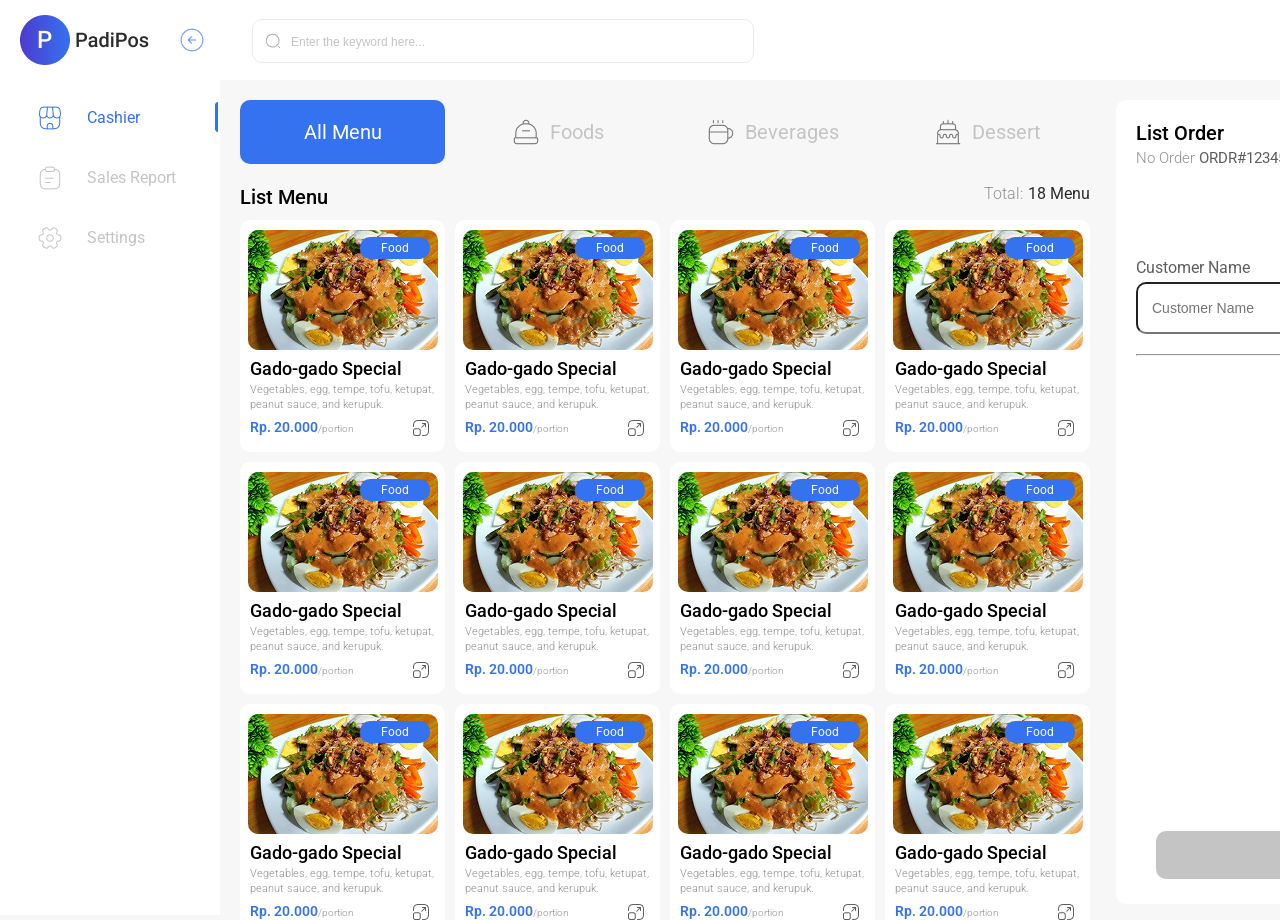
==== cashier.html @ 577c73e6 "Add List Order Section at Cashier Page" ====
<!doctype html>
<html lang="en">
  <head>
    <meta charset="UTF-8" />
    <meta name="viewport" content="width=device-width, initial-scale=1.0" />
    <title>POS Cashier</title>
    <link rel="stylesheet" href="cashier.css" />

    <!-- Google Font -->
    <style>
      @import url("https://fonts.googleapis.com/css2?family=Roboto:ital,wght@0,100..900;1,100..900&display=swap");
    </style>
  </head>
  <body>
    <header>
      <div class="header-container">
        <nav>
          <!-- Search Bar -->
          <div class="search-bar">
            <div class="search-bar-box">
              <input
                type="text"
                name="search"
                id="search"
                placeholder="Enter the keyword here..."
              />
            </div>
          </div>
          <div class="archive-and-account-container">
            <!-- Order Archive -->
            <div class="order-archive">
              <div class="order-archive-logo">
                <img src="assets/archive-add.png" alt="Order Archive Logo" />
              </div>
              <div class="order-archive-text">
                <p>Order Archive</p>
              </div>
            </div>
            <!-- Navbar Account -->
            <div class="navbar-account">
              <a href="#">
                <div class="account-image">
                  <img src="assets/account-image.png" alt="Account Image" />
                </div>
              </a>
              <a href="#">
                <div class="account-name-title">
                  <div class="account-name">
                    <p>John Doe</p>
                  </div>
                  <div class="account-title">
                    <p>Cashier</p>
                  </div>
                </div>
              </a>
              <div class="logout-icon">
                <a href="#">
                  <img src="assets/logout-cashier.png" alt="Logout Icon" />
                </a>
              </div>
            </div>
          </div>
        </nav>
      </div>
    </header>

    <main>
        <aside class="sidebar" id="sidebar">
          <!-- Logo Section -->
          <section class="logo-section">
            <div class="logo-and-minimize">
              <!-- Logo -->
              <div class="logo">
                <a href="cashier.html">
                  <img src="assets/padipos-logo.png" alt="Cashier Logo" />
                </a>
              </div>
              <!-- Minimize Sidebar -->
              <div class="minimize-sidebar">
                <img src="assets/arrow-left.png" alt="Minimize Sidebar Icon" />
              </div>
            </div>
          </section>

          <!-- Cashier Section -->
          <section class="cashier-section">
            <div class="cashier-icon">
              <a href="cashier.html">
                <img
                  src="assets/shop-icon-selected.png"
                  alt="Cashier Section Icon"
                />
              </a>
            </div>
            <div class="cashier-text">
              <a href="cashier.html">
                <p>Cashier</p>
              </a>
            </div>
            <div class="side-bar-selected">
              <img
                src="assets/side-bar-selected.png"
                alt="Side Bar Selected Icon"
              />
            </div>
          </section>

          <!-- Sales Report Section -->
          <section class="sales-report-section" id="sales-report-section">
            <div class="sales-report-icon">
              <a href="#">
                <img src="assets/report-icon.png" alt="Cashier Section Icon" />
              </a>
            </div>
            <div class="sales-report-text">
              <a href="#">
                <p>Sales Report</p>
              </a>
            </div>
          </section>

          <!-- Settings Section -->
          <section class="settings-section">
            <div class="settings-icon">
              <a href="#">
                <img
                  src="assets/settings-icon.png"
                  alt="Cashier Section Icon"
                />
              </a>
            </div>
            <div class="settings-text">
              <a href="#">
                <p>Settings</p>
              </a>
            </div>
          </section>
        </aside>
        <section class="main-content">
          <div class="container">
            <!-- Menu Section -->
            <section class="menu-section">
              <!-- Category Menu Section -->
              <section class="category-menu-section" id="category-menu-section">
                <div class="category-menu">
                  <div class="all-menu-card active" data-filter="all">
                    <p>All Menu</p>
                  </div>
                  <div class="foods-card" data-filter="food">
                    <img src="assets/foods-icon.png" alt="Foods Category Icon" class="category-icon">
                    <p>Foods</p>
                  </div>
                  <div class="beverages-card" data-filter="beverages">
                    <img src="assets/beverages-icon.png" alt="Beverages Category Icon" class="category-icon">
                    <p>Beverages</p>
                  </div>
                  <div class="dessert-card" data-filter="dessert">
                    <img src="assets/dessert-icon.png" alt="Dessert Category Icon" class="category-icon">
                    <p>Dessert</p>
                  </div>
                </div>
              </section>
  
              <!-- List Menu Section -->
              <section class="list-menu-section">
                <div class="list-menu-title">
                  <h1>List Menu</h1>
                  <div class="total-list-menu">
                    <p class="text-total">Total: </p>
                    <p id="totalMenuCount">30 Menu</p>
                  </div>
                </div>
                <div class="menu-list">
                  <!-- Food Category -->
                  <div class="menu-list-card" data-category="food">
                      <div class="menu-content">
                        <div class="menu-image">
                          <img src="assets/gado-gado.png" alt="Gado Gado Special Image">
                          <div class="category-badge">
                            <p>Food</p>
                          </div>
                        </div>
                        <div class="menu-name">
                          <h1>Gado-gado Special</h1>
                        </div>
                        <div class="menu-description">
                          <p>Vegetables, egg, tempe, tofu, ketupat, peanut sauce, and kerupuk.</p>
                        </div>
                        <div class="menu-price">
                          <p><span>Rp. 20.000</span>/portion</p>
                        </div>
                        <div class="detail-menu-icon">
                          <a href="#">
                            <img src="assets/order-menu-icon.png" alt="Order Menu Icon">
                          </a>
                        </div>
                    </div>
                  </div>
                  <div class="menu-list-card" data-category="food">
                    <div class="menu-content">
                        <div class="menu-image">
                          <img src="assets/gado-gado.png" alt="Gado Gado Special Image">
                          <div class="category-badge">
                            <p>Food</p>
                          </div>
                        </div>
                        <div class="menu-name">
                          <h1>Gado-gado Special</h1>
                        </div>
                        <div class="menu-description">
                          <p>Vegetables, egg, tempe, tofu, ketupat, peanut sauce, and kerupuk.</p>
                        </div>
                        <div class="menu-price">
                          <p><span>Rp. 20.000</span>/portion</p>
                        </div>
                        <div class="detail-menu-icon">
                          <a href="#">
                            <img src="assets/order-menu-icon.png" alt="Order Menu Icon">
                          </a>
                        </div>
                    </div>
                  </div>
                  <div class="menu-list-card" data-category="food">
                    <div class="menu-content">
                        <div class="menu-image">
                          <img src="assets/gado-gado.png" alt="Gado Gado Special Image">
                          <div class="category-badge">
                            <p>Food</p>
                          </div>
                        </div>
                        <div class="menu-name">
                          <h1>Gado-gado Special</h1>
                        </div>
                        <div class="menu-description">
                          <p>Vegetables, egg, tempe, tofu, ketupat, peanut sauce, and kerupuk.</p>
                        </div>
                        <div class="menu-price">
                          <p><span>Rp. 20.000</span>/portion</p>
                        </div>
                        <div class="detail-menu-icon">
                          <a href="#">
                            <img src="assets/order-menu-icon.png" alt="Order Menu Icon">
                          </a>
                        </div>
                    </div>
                  </div>
                  <div class="menu-list-card" data-category="food">
                      <div class="menu-content">
                        <div class="menu-image">
                          <img src="assets/gado-gado.png" alt="Gado Gado Special Image">
                          <div class="category-badge">
                            <p>Food</p>
                          </div>
                        </div>
                        <div class="menu-name">
                          <h1>Gado-gado Special</h1>
                        </div>
                        <div class="menu-description">
                          <p>Vegetables, egg, tempe, tofu, ketupat, peanut sauce, and kerupuk.</p>
                        </div>
                        <div class="menu-price">
                          <p><span>Rp. 20.000</span>/portion</p>
                        </div>
                        <div class="detail-menu-icon">
                          <a href="#">
                            <img src="assets/order-menu-icon.png" alt="Order Menu Icon">
                          </a>
                        </div>
                    </div>
                  </div>
                  <div class="menu-list-card" data-category="food">
                    <div class="menu-content">
                        <div class="menu-image">
                          <img src="assets/gado-gado.png" alt="Gado Gado Special Image">
                          <div class="category-badge">
                            <p>Food</p>
                          </div>
                        </div>
                        <div class="menu-name">
                          <h1>Gado-gado Special</h1>
                        </div>
                        <div class="menu-description">
                          <p>Vegetables, egg, tempe, tofu, ketupat, peanut sauce, and kerupuk.</p>
                        </div>
                        <div class="menu-price">
                          <p><span>Rp. 20.000</span>/portion</p>
                        </div>
                        <div class="detail-menu-icon">
                          <a href="#">
                            <img src="assets/order-menu-icon.png" alt="Order Menu Icon">
                          </a>
                        </div>
                    </div>
                  </div>
                  <div class="menu-list-card" data-category="food">
                    <div class="menu-content">
                        <div class="menu-image">
                          <img src="assets/gado-gado.png" alt="Gado Gado Special Image">
                          <div class="category-badge">
                            <p>Food</p>
                          </div>
                        </div>
                        <div class="menu-name">
                          <h1>Gado-gado Special</h1>
                        </div>
                        <div class="menu-description">
                          <p>Vegetables, egg, tempe, tofu, ketupat, peanut sauce, and kerupuk.</p>
                        </div>
                        <div class="menu-price">
                          <p><span>Rp. 20.000</span>/portion</p>
                        </div>
                        <div class="detail-menu-icon">
                          <a href="#">
                            <img src="assets/order-menu-icon.png" alt="Order Menu Icon">
                          </a>
                        </div>
                    </div>
                  </div>
                  <div class="menu-list-card" data-category="food">
                    <div class="menu-content">
                        <div class="menu-image">
                          <img src="assets/gado-gado.png" alt="Gado Gado Special Image">
                          <div class="category-badge">
                            <p>Food</p>
                          </div>
                        </div>
                        <div class="menu-name">
                          <h1>Gado-gado Special</h1>
                        </div>
                        <div class="menu-description">
                          <p>Vegetables, egg, tempe, tofu, ketupat, peanut sauce, and kerupuk.</p>
                        </div>
                        <div class="menu-price">
                          <p><span>Rp. 20.000</span>/portion</p>
                        </div>
                        <div class="detail-menu-icon">
                          <a href="#">
                            <img src="assets/order-menu-icon.png" alt="Order Menu Icon">
                          </a>
                        </div>
                    </div>
                  </div>
                  <div class="menu-list-card" data-category="food">
                    <div class="menu-content">
                        <div class="menu-image">
                          <img src="assets/gado-gado.png" alt="Gado Gado Special Image">
                          <div class="category-badge">
                            <p>Food</p>
                          </div>
                        </div>
                        <div class="menu-name">
                          <h1>Gado-gado Special</h1>
                        </div>
                        <div class="menu-description">
                          <p>Vegetables, egg, tempe, tofu, ketupat, peanut sauce, and kerupuk.</p>
                        </div>
                        <div class="menu-price">
                          <p><span>Rp. 20.000</span>/portion</p>
                        </div>
                        <div class="detail-menu-icon">
                          <a href="#">
                            <img src="assets/order-menu-icon.png" alt="Order Menu Icon">
                          </a>
                        </div>
                    </div>
                  </div>
                  <div class="menu-list-card" data-category="food">
                    <div class="menu-content">
                        <div class="menu-image">
                          <img src="assets/gado-gado.png" alt="Gado Gado Special Image">
                          <div class="category-badge">
                            <p>Food</p>
                          </div>
                        </div>
                        <div class="menu-name">
                          <h1>Gado-gado Special</h1>
                        </div>
                        <div class="menu-description">
                          <p>Vegetables, egg, tempe, tofu, ketupat, peanut sauce, and kerupuk.</p>
                        </div>
                        <div class="menu-price">
                          <p><span>Rp. 20.000</span>/portion</p>
                        </div>
                        <div class="detail-menu-icon">
                          <a href="#">
                            <img src="assets/order-menu-icon.png" alt="Order Menu Icon">
                          </a>
                        </div>
                    </div>
                  </div>
                  <div class="menu-list-card" data-category="food">
                    <div class="menu-content">
                        <div class="menu-image">
                          <img src="assets/gado-gado.png" alt="Gado Gado Special Image">
                          <div class="category-badge">
                            <p>Food</p>
                          </div>
                        </div>
                        <div class="menu-name">
                          <h1>Gado-gado Special</h1>
                        </div>
                        <div class="menu-description">
                          <p>Vegetables, egg, tempe, tofu, ketupat, peanut sauce, and kerupuk.</p>
                        </div>
                        <div class="menu-price">
                          <p><span>Rp. 20.000</span>/portion</p>
                        </div>
                        <div class="detail-menu-icon">
                          <a href="#">
                            <img src="assets/order-menu-icon.png" alt="Order Menu Icon">
                          </a>
                        </div>
                    </div>
                  </div>
                  <div class="menu-list-card" data-category="food">
                    <div class="menu-content">
                        <div class="menu-image">
                          <img src="assets/gado-gado.png" alt="Gado Gado Special Image">
                          <div class="category-badge">
                            <p>Food</p>
                          </div>
                        </div>
                        <div class="menu-name">
                          <h1>Gado-gado Special</h1>
                        </div>
                        <div class="menu-description">
                          <p>Vegetables, egg, tempe, tofu, ketupat, peanut sauce, and kerupuk.</p>
                        </div>
                        <div class="menu-price">
                          <p><span>Rp. 20.000</span>/portion</p>
                        </div>
                        <div class="detail-menu-icon">
                          <a href="#">
                            <img src="assets/order-menu-icon.png" alt="Order Menu Icon">
                          </a>
                        </div>
                    </div>
                  </div>
                  <div class="menu-list-card" data-category="food">
                    <div class="menu-content">
                        <div class="menu-image">
                          <img src="assets/gado-gado.png" alt="Gado Gado Special Image">
                          <div class="category-badge">
                            <p>Food</p>
                          </div>
                        </div>
                        <div class="menu-name">
                          <h1>Gado-gado Special</h1>
                        </div>
                        <div class="menu-description">
                          <p>Vegetables, egg, tempe, tofu, ketupat, peanut sauce, and kerupuk.</p>
                        </div>
                        <div class="menu-price">
                          <p><span>Rp. 20.000</span>/portion</p>
                        </div>
                        <div class="detail-menu-icon">
                          <a href="#">
                            <img src="assets/order-menu-icon.png" alt="Order Menu Icon">
                          </a>
                        </div>
                    </div>
                  </div>
                  <div class="menu-list-card" data-category="food">
                    <div class="menu-content">
                        <div class="menu-image">
                          <img src="assets/gado-gado.png" alt="Gado Gado Special Image">
                          <div class="category-badge">
                            <p>Food</p>
                          </div>
                        </div>
                        <div class="menu-name">
                          <h1>Gado-gado Special</h1>
                        </div>
                        <div class="menu-description">
                          <p>Vegetables, egg, tempe, tofu, ketupat, peanut sauce, and kerupuk.</p>
                        </div>
                        <div class="menu-price">
                          <p><span>Rp. 20.000</span>/portion</p>
                        </div>
                        <div class="detail-menu-icon">
                          <a href="#">
                            <img src="assets/order-menu-icon.png" alt="Order Menu Icon">
                          </a>
                        </div>
                    </div>
                  </div>
                  <div class="menu-list-card" data-category="food">
                    <div class="menu-content">
                        <div class="menu-image">
                          <img src="assets/gado-gado.png" alt="Gado Gado Special Image">
                          <div class="category-badge">
                            <p>Food</p>
                          </div>
                        </div>
                        <div class="menu-name">
                          <h1>Gado-gado Special</h1>
                        </div>
                        <div class="menu-description">
                          <p>Vegetables, egg, tempe, tofu, ketupat, peanut sauce, and kerupuk.</p>
                        </div>
                        <div class="menu-price">
                          <p><span>Rp. 20.000</span>/portion</p>
                        </div>
                        <div class="detail-menu-icon">
                          <a href="#">
                            <img src="assets/order-menu-icon.png" alt="Order Menu Icon">
                          </a>
                        </div>
                    </div>
                  </div>
                  <div class="menu-list-card" data-category="food">
                    <div class="menu-content">
                        <div class="menu-image">
                          <img src="assets/gado-gado.png" alt="Gado Gado Special Image">
                          <div class="category-badge">
                            <p>Food</p>
                          </div>
                        </div>
                        <div class="menu-name">
                          <h1>Gado-gado Special</h1>
                        </div>
                        <div class="menu-description">
                          <p>Vegetables, egg, tempe, tofu, ketupat, peanut sauce, and kerupuk.</p>
                        </div>
                        <div class="menu-price">
                          <p><span>Rp. 20.000</span>/portion</p>
                        </div>
                        <div class="detail-menu-icon">
                          <a href="#">
                            <img src="assets/order-menu-icon.png" alt="Order Menu Icon">
                          </a>
                        </div>
                    </div>
                  </div>
                  <div class="menu-list-card" data-category="food">
                    <div class="menu-content">
                        <div class="menu-image">
                          <img src="assets/gado-gado.png" alt="Gado Gado Special Image">
                          <div class="category-badge">
                            <p>Food</p>
                          </div>
                        </div>
                        <div class="menu-name">
                          <h1>Gado-gado Special</h1>
                        </div>
                        <div class="menu-description">
                          <p>Vegetables, egg, tempe, tofu, ketupat, peanut sauce, and kerupuk.</p>
                        </div>
                        <div class="menu-price">
                          <p><span>Rp. 20.000</span>/portion</p>
                        </div>
                        <div class="detail-menu-icon">
                          <a href="#">
                            <img src="assets/order-menu-icon.png" alt="Order Menu Icon">
                          </a>
                        </div>
                    </div>
                  </div>
                  <!-- Beverages Category Menu-->
                  <div class="menu-list-card" data-category="beverages">
                    <div class="menu-content">
                        <div class="menu-image">
                          <img src="assets/gado-gado.png" alt="Gado Gado Special Image">
                          <div class="category-badge">
                            <p>Beverages</p>
                          </div>
                        </div>
                        <div class="menu-name">
                          <h1>Gado-gado Special</h1>
                        </div>
                        <div class="menu-description">
                          <p>Vegetables, egg, tempe, tofu, ketupat, peanut sauce, and kerupuk.</p>
                        </div>
                        <div class="menu-price">
                          <p><span>Rp. 20.000</span>/portion</p>
                        </div>
                        <div class="detail-menu-icon">
                          <a href="#">
                            <img src="assets/order-menu-icon.png" alt="Order Menu Icon">
                          </a>
                        </div>
                    </div>
                  </div>
                  <!-- Dessert Category Menu -->
                  <div class="menu-list-card" data-category="dessert">
                    <div class="menu-content">
                        <div class="menu-image">
                          <img src="assets/gado-gado.png" alt="Gado Gado Special Image">
                          <div class="category-badge">
                            <p>Dessert</p>
                          </div>
                        </div>
                        <div class="menu-name">
                          <h1>Gado-gado Special</h1>
                        </div>
                        <div class="menu-description">
                          <p>Vegetables, egg, tempe, tofu, ketupat, peanut sauce, and kerupuk.</p>
                        </div>
                        <div class="menu-price">
                          <p><span>Rp. 20.000</span>/portion</p>
                        </div>
                        <div class="detail-menu-icon">
                          <a href="#">
                            <img src="assets/order-menu-icon.png" alt="Order Menu Icon">
                          </a>
                        </div>
                    </div>
                  </div>
                </div>
              </section>
  
            </section>
            <!-- List Order Section -->
            <section class="list-order-section" id="list-order-section">
              <div class="list-order">
                <div class="list-order-header">
                  <div class="order-title-and-archive">
                    <div class="list-order-title">
                      <h1>List Order</h1>
                      <h2>No Order <span>ORDR#1234567890</span></h2>
                    </div>
                    <div class="list-order-archive">
                      <a href="#">
                        <div class="order-archive-icon">
                          <img src="assets/order-archive-icon.png" alt="Order Archive Icon">
                        </div>
                      </a>
                    </div>
                  </div>
                  <div class="list-order-category">
                    <div class="order-dine-in active">
                      <p>Dine In</p>
                    </div>
                    <div class="order-take-away">
                      <p>Take Away</p>
                    </div>
                  </div>
                  <div class="customer-name-and-table">
                    <div class="customer-name">
                      <label for="customer-name">Customer Name</label>
                      <input type="text" name="customer-name" id="customer-name" placeholder="Customer Name">
                    </div>
                    <div class="table-number">
                      <label for="table-number">No. Table</label>
                      <div class="dropdown-button" id="tableDropdown">
                        <a href="#" class="dropdown-toggle">
                          <span class="selected-text">Select No. Table</span>
                          <img src="assets/arrow-down.png" alt="Dropdown Icon" class="dropdown-arrow">
                        </a>
                        <ul class="dropdown-item">
                          <li>No. 1</li>
                          <li>No. 2</li>
                          <li>No. 3</li>
                          <li>No. 4</li>
                          <li>No. 5</li>
                        </ul>
                      </div>
                    </div>
                  </div>
                </div>
                <hr>
                <div class="list-order-main">
                  <div class="order-listed">
                    <h1>No Menu Selected</h1>
                  </div>
                  <a href="#">
                    <div class="pay-button">
                      <p>Pay</p>
                    </div>
                  </a>
                </div>
              </div>
            </section>
          </div>
        </section>
      </div>
    </main>
    <footer></footer>

    <!-- Modal Menu -->
    <!-- Modal Detail Menu -->
    <div class="modal-overlay" id="menuModal">
      <div class="modal-content">
        <div class="modal-header">
          <div class="modal-title">
            <h1>Detail Menu</h1>
          </div>
          <span class="modal-close" id="closeModal">&times;</span>
        </div>

        <div class="modal-body">
          <img id="modalMenuImage" src="" alt="Menu Image">
          <div class="category-badge">
            <p class="badge-text" id="modalMenuBadge">Menu Badge</p>
          </div>
          <h2 id="modalMenuName">Menu Name</h2>
          <p id="modalMenuDescription"></p>
          <p class="modal-price">
            <span id="modalMenuPrice"></span> / portion
          </p>
        </div>

        <!-- <div class="modal-footer">
          <button class="btn-add">Add to Order</button>
        </div> -->
      </div>
    </div>

    <script src="cashier.js"></script>
  </body>
</html>
---- cashier.css ----
* {
    margin: 0;
    padding: 0;
    font-weight: 400;
    font-size: 14px;
}
html body{
    font-family: "Roboto", sans-serif;
    margin: 0;
    padding: 0;
    overflow-x: hidden;
    overflow-y: hidden;
    background-color: #F7F7F7;
}

html body header{
    width: 169%;
    height: 80px;
    margin-left: 220px;
    position: absolute;
    z-index: 10;
    background-color: #FFFFFF;
}

body header .header-container{
    width: 1360px;
    height: 80px;
}

header .header-container nav{
    display: flex;
    flex-direction: row;
    justify-content:space-between;
}

.header-container nav .search-bar{
    margin-left: 20px;
    margin-top: 19px;
    /* padding: 12px; */
}

nav .search-bar .search-bar-box{
    display: flex;
    flex-direction: row;
    align-items: center;
    gap: 10px;
    /* position: absolute;
    left: 12px;
    top: 18px; */
    /* bottom: 13px; */
    margin-left: 12px;
    /* margin-top: 13px; */
    margin-bottom: 13px;
}

nav .search-bar input{
    width: 500px;
    height: 42px;
    border-radius: 10px;
    border: 1px solid #EBEBEB;
    background-image: url(assets/search-normal.png);
    background-repeat: no-repeat;
    background-position: 12px center;
    background-size: 16px 16px;
}

nav .search-bar input[type=text]:focus{
    border-color: #007bff;
    color: #007bff;
    outline: none;
}

nav .search-bar input:not(:placeholder-shown){
    background-image: none;
    padding-left: 10px;
}

nav .search-bar input::placeholder{
    font-weight: 300;
    font-size: 12px;
    line-height: 18px;
    letter-spacing: 0;
    color: #C4C4C4;
    padding-left: 38px;
}

.header-container nav .archive-and-account-container{
    display: flex;
    flex-direction: row;
    row-gap: 50px;
    justify-content: flex-end;
    /* align-items: center; */
    cursor: pointer;
}

nav .archive-and-account-container .order-archive{
    display: flex;
    flex-direction: row;
    justify-content: center;
    align-items: center;
    gap: 10px;
    width: 113px;
    height: 20px;
    margin-top: 30px;
    margin-bottom: 30px;
    margin-left: 796px;
}

.archive-and-account-container .order-archive .order-archive-logo{
    margin-top: 1px;
    margin-bottom: 1px;
}

.order-archive .order-archive-logo img{
    width: 18px;
    height: 18px;
}

.archive-and-account-container .order-archive .order-archive-text{
    color: #787878;
}

.order-archive .order-archive-text p {
    font-weight: 400;
    font-size: 14px;
}

nav .archive-and-account-container .navbar-account{
    display: flex;
    flex-direction: row;
    gap: 10px;
    justify-content: center;
    align-items: center;
    width: 151px;
    margin-left: 50px;
}

.archive-and-account-container .navbar-account .account-image{
    margin-left: 50px;
    border-radius: 100px;
}

.navbar-account .account-image img{
    width: 50px;
    height: 50px;
}

.archive-and-account-container .navbar-account a{
    text-decoration: none;
}

.archive-and-account-container .navbar-account .account-name-title{
    display: flex;
    flex-direction: column;
    gap: 5px;
}

.navbar-account .account-name-title .account-name{
    display: flex;
    flex-direction: row;
    line-height: 18px;
    color: #000000;
    width: 51px;
}

.account-name-title .account-name p{
    font-weight: 500;
    font-size: 12px;
    /* letter-spacing: 0; */
}

.navbar-account .account-name-title .account-title{
    line-height: 15px;
    color: #787878;
}

.account-name-title .account-title p{
    font-weight: 300;
    font-size: 12px;
    letter-spacing: 0;
}

.archive-and-account-container .navbar-account .logout-icon{
    margin-left: 20px;
    margin-right: 30px;
}

.logout-icon a img{
    width: 20px;
    height: 20px;
}

html body main{
    display: flex;
    /* flex-direction: row; */
    width: 100%;
    height: auto;
}

/* body main .sidebar-container{
    width: 82%;
    height: 1024px;
    margin: 0 auto;
    display: flex;
    flex-direction: column;
} */

body main .sidebar{
    position: relative;
    display: flex;
    flex-direction: column;
    width: 210px;
    min-width: 210px;
    height: 900px;
    /* height: auto; */
    z-index: 100;
    padding-top: 15px;
    padding-right: 10px;
    background-color: #FFFFFF;
}

.sidebar .logo-section .logo-and-minimize{
    display: flex;
    flex-direction: row;
    justify-content: center;
    align-items: center;
    margin-left: 15px;
}

.logo-and-minimize .logo img{
    width: 130px;
    height: 50px;
}

.logo-section .logo-and-minimize .minimize-sidebar{
    margin-left: 29px;
    cursor: pointer;
}

.logo-and-minimize .minimize-sidebar img{
    width: 26px;
    height: 26px;
}

main .sidebar .cashier-section{
    display: flex;
    flex-direction: row;
    /* justify-content: center; */
    align-items: center;
    column-gap: 5px;
    margin-left: 15px;
    margin-top: 30px;
}

.sidebar .cashier-section .cashier-icon{
    width: 40px;
    height: 40px;
    margin-left: 15px;
}

.cashier-section .cashier-icon img{
    width: 26px;
    height: 26px;
    margin: 7px;
}

.sidebar .cashier-section .cashier-text{
    line-height: 18px;
    letter-spacing: 0;
    color: #3572EF;
    margin-left: 12px;
}

.cashier-section .cashier-text a{
    color: #3572EF;
    text-decoration: none;
}

.cashier-section .cashier-text a:visited{
    color: #3572EF;
    text-decoration: none;
}

.cashier-section .cashier-text a:link{
    color: #3572EF;
    text-decoration: none;
}

.cashier-section .cashier-text p{
    font-weight: 400;
    font-size: 16px;
}

.sidebar .cashier-section .side-bar-selected{
    margin-left: 70px;
}

.cashier-section .side-bar-selected img{
    width: 3px;
    height: 30px;
}

main .sidebar .sales-report-section{
    display: flex;
    flex-direction: row;
    /* justify-content: center; */
    align-items: center;
    column-gap: 5px;
    margin-left: 15px;
    margin-top: 20px;
}

.sidebar .sales-report-section .sales-report-icon{
    width: 40px;
    height: 40px;
    margin-left: 15px;
}

.sales-report-section .sales-report-icon img{
    width: 26px;
    height: 26px;
    margin: 7px;
}

.sidebar .sales-report-section .sales-report-text{
    line-height: 18px;
    letter-spacing: 0;
    color: #C4C4C4;
    margin-left: 12px;
}

.sales-report-section .sales-report-text a{
    color: #C4C4C4;
    text-decoration: none;
}

.sales-report-section .sales-report-text a:visited{
    color: #C4C4C4;
    text-decoration: none;
}

.sales-report-section .sales-report-text a:link{
    color: #C4C4C4;
    text-decoration: none;
}

.sales-report-section .sales-report-text p{
    font-weight: 400;
    font-size: 16px;
}

main .sidebar .settings-section{
    display: flex;
    flex-direction: row;
    align-items: center;
    column-gap: 5px;
    margin-left: 15px;
    margin-top: 20px;
}

.sidebar .settings-section .settings-icon{
    width: 40px;
    height: 40px;
    margin-left: 15px;
}

.settings-section .settings-icon img{
    width: 26px;
    height: 26px;
    margin: 7px;
}

.sidebar .settings-section .settings-text{
    line-height: 18px;
    letter-spacing: 0;
    color: #C4C4C4;
    margin-left: 12px;
}

.settings-section .settings-text a{
    color: #C4C4C4;
    text-decoration: none;
}

.settings-section .settings-text a:visited{
    color: #C4C4C4;
    text-decoration: none;
}

.settings-section .settings-text a:link{
    color: #C4C4C4;
    text-decoration: none;
}

.settings-section .settings-text p{
    font-weight: 400;
    font-size: 16px;
}

.settings-section .settings-text p{
    font-weight: 400;
    font-size: 16px;
}

body main .main-content{
    flex: 1;
}

main .main-content .container{
    display: flex;
    flex-direction: row;
    margin-top: 100px;
    margin-left: 20px;
}

.main-content .container .menu-section{
    display: flex;
    flex-direction: column;
    width: 870px;
}

.container .menu-section .category-menu{
    position: relative;
    display: flex;
    flex-direction: row;
    column-gap: 10px;
    margin-right: 20px;
}

.container .menu-section .category-menu .active{
    background-color: #3572EF;
    border: none;
}

.menu-section .category-menu .category-icon{
    filter: grayscale(100%) brightness(0.7);
    transition: filter 0.2 ease;
}

.category-menu .active .category-icon{
    filter: brightness(0) invert(1);
}

.menu-section .category-menu p{
    color: #C4C4C4;
}

.category-menu .active p{
    color: #FFFFFF;
}

.menu-section .category-menu .all-menu-card{
    width: 210px;
    height: 64px;
    border-radius: 10px;
    display: flex;
    justify-content: center;
    align-items: center;
    /* background-color: #3572EF;
    border: 1px solid #C4C4C4; */
    cursor: pointer;
}

.category-menu .all-menu-card p{
    font-weight: 400;
    font-size: 20px;
    /* color: #C4C4C4; */
}

.menu-section .category-menu .foods-card{
    width: 210px;
    height: 64px;
    border-radius: 10px;
    display: flex;
    justify-content: center;
    align-items: center;
    flex-direction: row;
    column-gap: 10px;
    /* background-color: #3572EF;
    border: 1px solid #C4C4C4; */
    cursor: pointer;
}

.category-menu .foods-card p{
    font-weight: 400;
    font-size: 20px;
    /* color: #C4C4C4; */
}

.menu-section .category-menu .beverages-card{
    width: 210px;
    height: 64px;
    border-radius: 10px;
    display: flex;
    justify-content: center;
    align-items: center;
    flex-direction: row;
    column-gap: 10px;
    /* background-color: #3572EF;
    border: 1px solid #C4C4C4; */
    cursor: pointer;
}

.category-menu .beverages-card p{
    font-weight: 400;
    font-size: 20px;
    /* color: #C4C4C4; */
}

.menu-section .category-menu .dessert-card{
    width: 210px;
    height: 64px;
    border-radius: 10px;
    display: flex;
    justify-content: center;
    align-items: center;
    flex-direction: row;
    column-gap: 10px;
    /* background-color: #3572EF;
    border: 1px solid #C4C4C4; */
    cursor: pointer;
}

.category-menu .dessert-card p{
    font-weight: 400;
    font-size: 20px;
    /* color: #C4C4C4; */
}

.container .menu-section .list-menu-section{
    margin-top: 20px;
    margin-right: 20px;
    display: flex;
    flex-direction: column;
}

.menu-section .list-menu-section .list-menu-title{
    display: flex;
    flex-direction: row;
    justify-content: space-between;
}

.list-menu-section .list-menu-title h1{
    font-weight: 500;
    font-size: 20px;
    line-height: 26px;
    letter-spacing: 0;
}

.list-menu-section .list-menu-title .total-list-menu{
    display: flex;
    flex-direction: row;
    gap: 5px;
}

.list-menu-title .total-list-menu .text-total{
    font-weight: 300;
    font-size: 16px;
    color: #919191;
}

.list-menu-title .total-list-menu p{
    font-weight: 400;
    font-size: 16px;
    color: #2B2B2B;
}

.menu-section .list-menu-section .menu-list{
    display: flex;
    flex-direction: row;
    gap: 10px;
    flex-wrap: wrap;
    width: 870px;
    height: 700px;
    margin-right: 20px;
    margin-top: 10px;
    overflow-y: scroll;
}

.menu-section .list-menu-section .menu-list::-webkit-scrollbar-button{
    display: none;
    width: 0;
    height: 0;
}

.list-menu-section .menu-list .menu-list-card{
    width: 205px;
    height: 232px;
    border-radius: 10px;
    background-color: #FFFFFF;
}

.menu-list .menu-list-card .menu-content{
    display: flex;
    flex-direction: column;
}

.menu-list-card .menu-content .menu-image{
    display: flex;
    justify-content: center;
    margin-top: 10px;
    position: relative;
}

.menu-content .menu-image img{
    width: 190px;
    height: 120px;
    border-radius: 10px;
}

.menu-content .menu-image .category-badge{
    position:absolute;
    top: 7px;
    left: 120px;
    right: 10px;
    width: 70px;
    height: 22px;
    border-radius: 10px;
    background-color: #3572EF;
}

.menu-image .category-badge p{
    margin-top: 2px;
    margin-bottom: 2px;
    display: flex;
    justify-content: center;
    align-items: center;
    align-content: center;
    font-weight: 400;
    font-size: 12px;
    line-height: 18px;
    letter-spacing: 0;
    color: #FFFFFF;
}

.menu-list-card .menu-content .menu-name{
    margin-top: 5px;
    margin-left: 10px;
    line-height: 27px;
    letter-spacing: 0;
    color: #000000;
}

.menu-list-card .menu-name h1{
    font-weight: 500;
    font-size: 18px;
}

.menu-list-card .menu-content .menu-description{
    margin-left: 10px;
    margin-right: 10px;
    line-height: 15px;
    letter-spacing: 0;
    color: #919191;
}

.menu-content .menu-description p{
    font-weight: 300;
    font-size: 11px;
}

.menu-list-card .menu-content .menu-price{
    margin-left: 10px;
    margin-top: 10px;
    line-height: 20px;
    color: #919191;
}

.menu-list-card .menu-content .menu-price span{
    font-weight: 600;
    font-size: 14px;
    color: #3572EF;
}

.menu-list-card .menu-content .menu-price p{
    font-weight: 300;
    font-size: 10px;
    line-height: 10px;
}

.menu-list-card .menu-content .detail-menu-icon{
    display: flex;
    justify-content: flex-end;
    margin-right: 10px;
}

.menu-content .detail-menu-icon img{
    position: relative;
    right: 5px;
    bottom: 15px;
}

/* Modal Menu */
/* Modal Overlay */
.modal-overlay {
    position: fixed;
    top: 0;
    left: 0;
    width: 100%;
    height: 100%;
    background: rgba(0,0,0,0.5);
    display: none;
    justify-content: center;
    align-items: center;
    z-index: 999;
}

/* Modal Detail Menu */
/* Modal Box */
.modal-overlay .modal-content {
    /* width: 500px; */
    height:500px;
    background: #FFFFFF;
    border-radius: 12px;
    padding: 20px;
}

/* Header */
.modal-overlay .modal-content .modal-header {
    position: relative;
    display: flex;
    align-items: center;
}

.modal-content .modal-header .modal-title{
    position: absolute;
    left: 50%;
    transform: translateX(-50%);
}

.modal-header .modal-title h1{
    font-weight: 400;
    font-size: 20px;
    line-height: 26px;
    letter-spacing: 0;
}

.modal-content .modal-header h2 {
    font-size: 20px;
    font-weight: 500;
}

.modal-content .modal-header .modal-close {
    margin-left: auto;
    font-size: 26px;
    cursor: pointer;
}

/* Body */
.modal-overlay .modal-content .modal-body {
    margin-top: 15px;
    /* text-align: center; */
    width: 460px;
    height: 178px;
}

.modal-content .modal-body img {
    width: 100%;
    height: 258.83px;
    object-fit: cover;
    border-radius: 10px;
}

.modal-content .modal-body .category-badge{
    /* position:absolute;
    top: 7px;
    left: 148px;
    right: 10px; */
    width: 70px;
    height: 22px;
    border-radius: 10px;
    background-color: #3572EF;
}

.modal-body .category-badge .badge-text{
    padding-top: 2px;
    padding-bottom: 2px;
    display: flex;
    justify-content: center;
    align-items: center;
    font-weight: 400;
    font-size: 12px;
    line-height: 18px;
    letter-spacing: 0;
    color: #FFFFFF;
}

.modal-content .modal-body h2{
    margin-top: 10px;
    font-weight: 500;
    font-size: 28px;
    line-height: 38px;
    letter-spacing: 0;
}

.modal-content .modal-body p {
    margin-top: 10px;
    font-weight: 300;
    font-size: 18px;
    line-height: 27px;
    letter-spacing: 0;
    color: #919191;
}

.modal-price span {
    margin-top: 20px;
    font-weight: 600;
    font-size: 24px;
    line-height: 32px;
    letter-spacing: 0;
    color: #3572EF;
}

/* Footer */
.modal-footer {
    margin-top: 20px;
    text-align: right;
}

.modal-footer .btn-add {
    padding: 10px 18px;
    background: #3572EF;
    border: none;
    border-radius: 8px;
    color: #FFFFFF;
    cursor: pointer;
}

/* List Order Section */
main .main-content .list-order-section{
    width: 790px;
    height: 804px;
    background-color: #FFFFFF;
    margin-left: 6px;
    border-radius: 10px;
}

.main-content .list-order-section .list-order{
    width: 790px;
    margin-left: 20px;
    margin-right: 20px;
    display: flex;
    flex-direction: column;
}

.list-order-section .list-order .list-order-header{
    width: 790px;
    margin-top: 20px;
    display: flex;
    flex-direction: column;
}

.list-order .list-order-header .order-title-and-archive{
    display: flex;
    flex-direction: row;
    justify-content: space-between;
    align-items: center;
}

.list-order-header .order-title-and-archive .list-order-title{
    display: flex;
    flex-direction: column;
    gap: 5px;
}

.order-title-and-archive .list-order-title h1{
    font-weight: 500;
    font-size: 20px;
    line-height: 26px;
    letter-spacing: 0;
    color: #000000;
}

.order-title-and-archive .list-order-title h2{
    font-weight: 300;
    font-size: 15px;
    line-height: 15px;
    letter-spacing: 0;
    color: #919191;
}

.list-order-title h2 span{
    font-weight: 400;
    font-size: 15px;
    line-height: 15px;
    letter-spacing: 0;
    color: #5E5E5E;
}

.list-order-header .order-title-and-archive .list-order-archive{
    width: 38px;
    height: 38px;
    margin-right: 40px;
    border-radius: 10px;
    border: 1px solid #C4C4C4;
}

.order-title-and-archive .list-order-archive .order-archive-icon{
    position: relative;
    left: 10px;
    top: 10px;
    right: 10px;
}

.list-order-archive .order-archive-icon img{
    width: 18px;
    height: 18px;
}

.list-order .list-order-header .list-order-category{
    margin-top: 20px;
    display: flex;
    justify-content: center;
    flex-direction: row;
    gap: 10px;
    color: #ABABAB;
}

.list-order-header .list-order-category .active{
    background-color: #3572EF;
}

.list-order-category .active p{
    color: #FFFFFF;
}

.list-order-header .list-order-category .order-dine-in{
    width: 190px;
    height: 48px;
    border-radius: 10px;
    border: 1px solid #C4C4C4;
}

.list-order-category .order-dine-in p{
    display: flex;
    justify-content: center;
    align-items: center;
    margin-top: 12px;
    font-weight: 400;
    font-size: 16px;
    line-height: 24px;
    letter-spacing: 0;
}

.list-order-header .list-order-category .order-take-away{
    width: 190px;
    height: 48px;
    border-radius: 10px;
    border: 1px solid #C4C4C4;
}

.list-order-category .order-take-away p{
    display: flex;
    justify-content: center;
    align-items: center;
    margin-top: 12px;
    font-weight: 400;
    font-size: 16px;
    line-height: 24px;
    letter-spacing: 0;
}

.list-order .list-order-header .customer-name-and-table{
    margin-top: 20px;
    display: flex;
    flex-direction: row;
    column-gap: 10px;
}

.list-order-header .customer-name-and-table .customer-name{
    display: flex;
    flex-direction: column;
    row-gap: 2px;
}

.customer-name-and-table .customer-name label{
    font-weight: 400;
    font-size: 16px;
    line-height: 24px;
    letter-spacing: 0;
    color: #5E5E5E;
}

.customer-name-and-table .customer-name input{
    width: 190px;
    height: 48px;
    border-radius: 10px;
}

.customer-name-and-table .customer-name input::placeholder{
    padding-left: 14px;
}
.customer-name-and-table .customer-name input[type=text]:focus{
    border-color: #3572EF;
    outline: none;
    padding-left: 10px;
}

.list-order-header .customer-name-and-table .table-number{
    display: flex;
    flex-direction: column;
    row-gap: 2px;
}

.customer-name-and-table .table-number label{
    font-weight: 400;
    font-size: 16px;
    line-height: 24px;
    letter-spacing: 0;
    color: #5E5E5E;
}

.customer-name-and-table .table-number .dropdown-button{
    display: flex;
    flex-direction: column;
    position: relative;
}

.table-number .dropdown-button a{
    text-decoration: none;
    display: flex;
    justify-content: center;
    align-items: center;
    gap: 48px;
    flex-direction: row;
    width: 190px;
    height: 48px;
    border-radius: 10px;
    border: 1px solid #EBEBEB;
    color: #C4C4C4 !important;
}

.table-number .dropdown-button a:visited{
    color: #000000;
    text-decoration: none;
}

.table-number .dropdown-button .dropdown-item{
    list-style: none;
    /* Sembunyikan Dropdown */
    display: none;
    position: absolute;
    top: 55px;
    left: 0;
    width: 190px;
    background-color: #FFFFFF;
    border: 1px solid #EBEBEB;
    border-radius: 10px;
    z-index: 20;
    padding: 5px 0;
}

.dropdown-button .dropdown-item li{
    display: flex;
    justify-content: center;
    align-items: center;
}

/* Munculkan Dropdown */
.dropdown-button.active .dropdown-item{
    display: block;
}

.dropdown-button .dropdown-item li:hover{
    padding: 10px 14px;
    cursor: pointer;
    font-size: 14px;
    color: #3572EF;
}

.dropdown-button .dropdown-toggle .dropdown-arrow{
    transition: transform 0.3 ease;
    transform: rotate(0deg);
}

.dropdown-button.active .dropdown-toggle .dropdown-arrow{
    transform: rotate(180deg);
}

.list-order-section .list-order hr{
    margin-top: 20px;
    /* margin-left: 10px; */
    margin-right: 50px;
}

.list-order-section .list-order .list-order-main{
    margin-top: 20px;
    margin-left: 20px;
    margin-right: 20px;
    display: flex;
    flex-direction: column;
}

.list-order .list-order-main .order-listed{
    display: flex;
    flex-direction: column;
    justify-content: center;
    align-items: center;
}

.list-order-main .order-listed h1{
    margin-top: 100px;
    font-weight: 400;
    font-size: 14px;
    line-height: 20px;
    letter-spacing: 0;
    color: #919191;
}

.list-order .list-order-main a{
    width: 700px;
    height: 48px;
    margin-top: 335px;
    border-radius: 10px;
    background-color: #C4C4C4;
    color: #FFFFFF;
    text-decoration: none;
}

.list-order-main a .pay-button{
    display: flex;
    justify-content: center;
    margin-top: 12px;
    margin-bottom: 12px;
}

a .pay-button p{
    font-weight: 400;
    font-size: 16px;
    line-height: 24px;
}
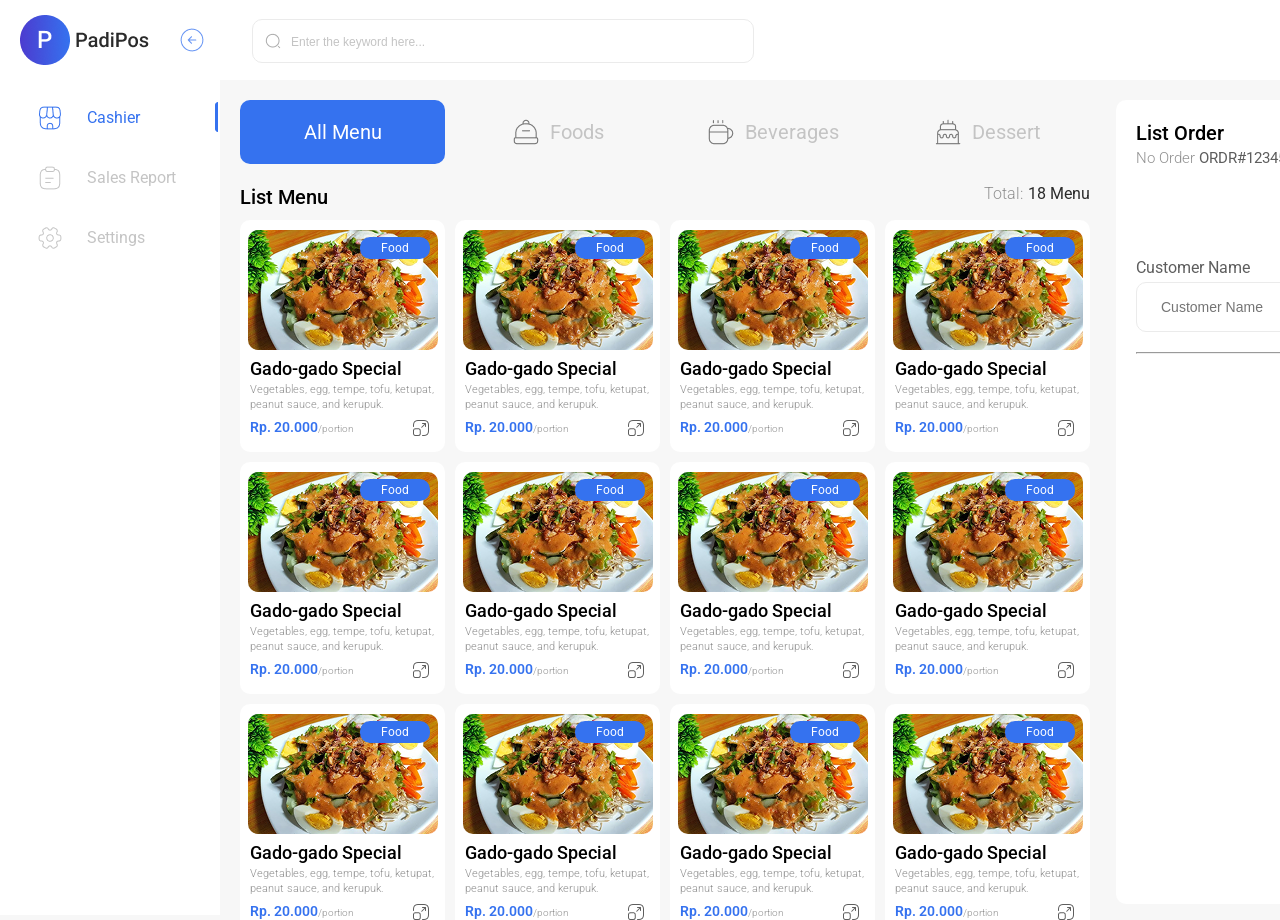
==== commit d42a7952: "Modified List Order Section at Cashier Page" ====
--- a/cashier.html
+++ b/cashier.html
@@ -63,7 +63,6 @@
         </nav>
       </div>
     </header>
-
     <main>
         <aside class="sidebar" id="sidebar">
           <!-- Logo Section -->
@@ -172,7 +171,7 @@
                 </div>
                 <div class="menu-list">
                   <!-- Food Category -->
-                  <div class="menu-list-card" data-category="food">
+                  <div class="menu-list-card" data-category="food" data-id="1" data-name="Gado-Gado Special" data-price="20000" data-image="assets/gado-gado.png">
                       <div class="menu-content">
                         <div class="menu-image">
                           <img src="assets/gado-gado.png" alt="Gado Gado Special Image">
@@ -196,55 +195,55 @@
                         </div>
                     </div>
                   </div>
-                  <div class="menu-list-card" data-category="food">
-                    <div class="menu-content">
-                        <div class="menu-image">
-                          <img src="assets/gado-gado.png" alt="Gado Gado Special Image">
-                          <div class="category-badge">
-                            <p>Food</p>
-                          </div>
-                        </div>
-                        <div class="menu-name">
-                          <h1>Gado-gado Special</h1>
-                        </div>
-                        <div class="menu-description">
-                          <p>Vegetables, egg, tempe, tofu, ketupat, peanut sauce, and kerupuk.</p>
-                        </div>
-                        <div class="menu-price">
-                          <p><span>Rp. 20.000</span>/portion</p>
-                        </div>
-                        <div class="detail-menu-icon">
-                          <a href="#">
-                            <img src="assets/order-menu-icon.png" alt="Order Menu Icon">
-                          </a>
-                        </div>
-                    </div>
-                  </div>
-                  <div class="menu-list-card" data-category="food">
-                    <div class="menu-content">
-                        <div class="menu-image">
-                          <img src="assets/gado-gado.png" alt="Gado Gado Special Image">
-                          <div class="category-badge">
-                            <p>Food</p>
-                          </div>
-                        </div>
-                        <div class="menu-name">
-                          <h1>Gado-gado Special</h1>
-                        </div>
-                        <div class="menu-description">
-                          <p>Vegetables, egg, tempe, tofu, ketupat, peanut sauce, and kerupuk.</p>
-                        </div>
-                        <div class="menu-price">
-                          <p><span>Rp. 20.000</span>/portion</p>
-                        </div>
-                        <div class="detail-menu-icon">
-                          <a href="#">
-                            <img src="assets/order-menu-icon.png" alt="Order Menu Icon">
-                          </a>
-                        </div>
-                    </div>
-                  </div>
-                  <div class="menu-list-card" data-category="food">
+                  <div class="menu-list-card" data-category="food" data-id="2" data-name="Gado-Gado Special" data-price="20000" data-image="assets/gado-gado.png">
+                    <div class="menu-content">
+                        <div class="menu-image">
+                          <img src="assets/gado-gado.png" alt="Gado Gado Special Image">
+                          <div class="category-badge">
+                            <p>Food</p>
+                          </div>
+                        </div>
+                        <div class="menu-name">
+                          <h1>Gado-gado Special</h1>
+                        </div>
+                        <div class="menu-description">
+                          <p>Vegetables, egg, tempe, tofu, ketupat, peanut sauce, and kerupuk.</p>
+                        </div>
+                        <div class="menu-price">
+                          <p><span>Rp. 20.000</span>/portion</p>
+                        </div>
+                        <div class="detail-menu-icon">
+                          <a href="#">
+                            <img src="assets/order-menu-icon.png" alt="Order Menu Icon">
+                          </a>
+                        </div>
+                    </div>
+                  </div>
+                  <div class="menu-list-card" data-category="food" data-id="3" data-name="Gado-Gado Special" data-price="20000" data-image="assets/gado-gado.png">
+                    <div class="menu-content">
+                        <div class="menu-image">
+                          <img src="assets/gado-gado.png" alt="Gado Gado Special Image">
+                          <div class="category-badge">
+                            <p>Food</p>
+                          </div>
+                        </div>
+                        <div class="menu-name">
+                          <h1>Gado-gado Special</h1>
+                        </div>
+                        <div class="menu-description">
+                          <p>Vegetables, egg, tempe, tofu, ketupat, peanut sauce, and kerupuk.</p>
+                        </div>
+                        <div class="menu-price">
+                          <p><span>Rp. 20.000</span>/portion</p>
+                        </div>
+                        <div class="detail-menu-icon">
+                          <a href="#">
+                            <img src="assets/order-menu-icon.png" alt="Order Menu Icon">
+                          </a>
+                        </div>
+                    </div>
+                  </div>
+                  <div class="menu-list-card" data-category="food" data-id="4" data-name="Gado-Gado Special" data-price="20000" data-image="assets/gado-gado.png">
                       <div class="menu-content">
                         <div class="menu-image">
                           <img src="assets/gado-gado.png" alt="Gado Gado Special Image">
@@ -268,271 +267,271 @@
                         </div>
                     </div>
                   </div>
-                  <div class="menu-list-card" data-category="food">
-                    <div class="menu-content">
-                        <div class="menu-image">
-                          <img src="assets/gado-gado.png" alt="Gado Gado Special Image">
-                          <div class="category-badge">
-                            <p>Food</p>
-                          </div>
-                        </div>
-                        <div class="menu-name">
-                          <h1>Gado-gado Special</h1>
-                        </div>
-                        <div class="menu-description">
-                          <p>Vegetables, egg, tempe, tofu, ketupat, peanut sauce, and kerupuk.</p>
-                        </div>
-                        <div class="menu-price">
-                          <p><span>Rp. 20.000</span>/portion</p>
-                        </div>
-                        <div class="detail-menu-icon">
-                          <a href="#">
-                            <img src="assets/order-menu-icon.png" alt="Order Menu Icon">
-                          </a>
-                        </div>
-                    </div>
-                  </div>
-                  <div class="menu-list-card" data-category="food">
-                    <div class="menu-content">
-                        <div class="menu-image">
-                          <img src="assets/gado-gado.png" alt="Gado Gado Special Image">
-                          <div class="category-badge">
-                            <p>Food</p>
-                          </div>
-                        </div>
-                        <div class="menu-name">
-                          <h1>Gado-gado Special</h1>
-                        </div>
-                        <div class="menu-description">
-                          <p>Vegetables, egg, tempe, tofu, ketupat, peanut sauce, and kerupuk.</p>
-                        </div>
-                        <div class="menu-price">
-                          <p><span>Rp. 20.000</span>/portion</p>
-                        </div>
-                        <div class="detail-menu-icon">
-                          <a href="#">
-                            <img src="assets/order-menu-icon.png" alt="Order Menu Icon">
-                          </a>
-                        </div>
-                    </div>
-                  </div>
-                  <div class="menu-list-card" data-category="food">
-                    <div class="menu-content">
-                        <div class="menu-image">
-                          <img src="assets/gado-gado.png" alt="Gado Gado Special Image">
-                          <div class="category-badge">
-                            <p>Food</p>
-                          </div>
-                        </div>
-                        <div class="menu-name">
-                          <h1>Gado-gado Special</h1>
-                        </div>
-                        <div class="menu-description">
-                          <p>Vegetables, egg, tempe, tofu, ketupat, peanut sauce, and kerupuk.</p>
-                        </div>
-                        <div class="menu-price">
-                          <p><span>Rp. 20.000</span>/portion</p>
-                        </div>
-                        <div class="detail-menu-icon">
-                          <a href="#">
-                            <img src="assets/order-menu-icon.png" alt="Order Menu Icon">
-                          </a>
-                        </div>
-                    </div>
-                  </div>
-                  <div class="menu-list-card" data-category="food">
-                    <div class="menu-content">
-                        <div class="menu-image">
-                          <img src="assets/gado-gado.png" alt="Gado Gado Special Image">
-                          <div class="category-badge">
-                            <p>Food</p>
-                          </div>
-                        </div>
-                        <div class="menu-name">
-                          <h1>Gado-gado Special</h1>
-                        </div>
-                        <div class="menu-description">
-                          <p>Vegetables, egg, tempe, tofu, ketupat, peanut sauce, and kerupuk.</p>
-                        </div>
-                        <div class="menu-price">
-                          <p><span>Rp. 20.000</span>/portion</p>
-                        </div>
-                        <div class="detail-menu-icon">
-                          <a href="#">
-                            <img src="assets/order-menu-icon.png" alt="Order Menu Icon">
-                          </a>
-                        </div>
-                    </div>
-                  </div>
-                  <div class="menu-list-card" data-category="food">
-                    <div class="menu-content">
-                        <div class="menu-image">
-                          <img src="assets/gado-gado.png" alt="Gado Gado Special Image">
-                          <div class="category-badge">
-                            <p>Food</p>
-                          </div>
-                        </div>
-                        <div class="menu-name">
-                          <h1>Gado-gado Special</h1>
-                        </div>
-                        <div class="menu-description">
-                          <p>Vegetables, egg, tempe, tofu, ketupat, peanut sauce, and kerupuk.</p>
-                        </div>
-                        <div class="menu-price">
-                          <p><span>Rp. 20.000</span>/portion</p>
-                        </div>
-                        <div class="detail-menu-icon">
-                          <a href="#">
-                            <img src="assets/order-menu-icon.png" alt="Order Menu Icon">
-                          </a>
-                        </div>
-                    </div>
-                  </div>
-                  <div class="menu-list-card" data-category="food">
-                    <div class="menu-content">
-                        <div class="menu-image">
-                          <img src="assets/gado-gado.png" alt="Gado Gado Special Image">
-                          <div class="category-badge">
-                            <p>Food</p>
-                          </div>
-                        </div>
-                        <div class="menu-name">
-                          <h1>Gado-gado Special</h1>
-                        </div>
-                        <div class="menu-description">
-                          <p>Vegetables, egg, tempe, tofu, ketupat, peanut sauce, and kerupuk.</p>
-                        </div>
-                        <div class="menu-price">
-                          <p><span>Rp. 20.000</span>/portion</p>
-                        </div>
-                        <div class="detail-menu-icon">
-                          <a href="#">
-                            <img src="assets/order-menu-icon.png" alt="Order Menu Icon">
-                          </a>
-                        </div>
-                    </div>
-                  </div>
-                  <div class="menu-list-card" data-category="food">
-                    <div class="menu-content">
-                        <div class="menu-image">
-                          <img src="assets/gado-gado.png" alt="Gado Gado Special Image">
-                          <div class="category-badge">
-                            <p>Food</p>
-                          </div>
-                        </div>
-                        <div class="menu-name">
-                          <h1>Gado-gado Special</h1>
-                        </div>
-                        <div class="menu-description">
-                          <p>Vegetables, egg, tempe, tofu, ketupat, peanut sauce, and kerupuk.</p>
-                        </div>
-                        <div class="menu-price">
-                          <p><span>Rp. 20.000</span>/portion</p>
-                        </div>
-                        <div class="detail-menu-icon">
-                          <a href="#">
-                            <img src="assets/order-menu-icon.png" alt="Order Menu Icon">
-                          </a>
-                        </div>
-                    </div>
-                  </div>
-                  <div class="menu-list-card" data-category="food">
-                    <div class="menu-content">
-                        <div class="menu-image">
-                          <img src="assets/gado-gado.png" alt="Gado Gado Special Image">
-                          <div class="category-badge">
-                            <p>Food</p>
-                          </div>
-                        </div>
-                        <div class="menu-name">
-                          <h1>Gado-gado Special</h1>
-                        </div>
-                        <div class="menu-description">
-                          <p>Vegetables, egg, tempe, tofu, ketupat, peanut sauce, and kerupuk.</p>
-                        </div>
-                        <div class="menu-price">
-                          <p><span>Rp. 20.000</span>/portion</p>
-                        </div>
-                        <div class="detail-menu-icon">
-                          <a href="#">
-                            <img src="assets/order-menu-icon.png" alt="Order Menu Icon">
-                          </a>
-                        </div>
-                    </div>
-                  </div>
-                  <div class="menu-list-card" data-category="food">
-                    <div class="menu-content">
-                        <div class="menu-image">
-                          <img src="assets/gado-gado.png" alt="Gado Gado Special Image">
-                          <div class="category-badge">
-                            <p>Food</p>
-                          </div>
-                        </div>
-                        <div class="menu-name">
-                          <h1>Gado-gado Special</h1>
-                        </div>
-                        <div class="menu-description">
-                          <p>Vegetables, egg, tempe, tofu, ketupat, peanut sauce, and kerupuk.</p>
-                        </div>
-                        <div class="menu-price">
-                          <p><span>Rp. 20.000</span>/portion</p>
-                        </div>
-                        <div class="detail-menu-icon">
-                          <a href="#">
-                            <img src="assets/order-menu-icon.png" alt="Order Menu Icon">
-                          </a>
-                        </div>
-                    </div>
-                  </div>
-                  <div class="menu-list-card" data-category="food">
-                    <div class="menu-content">
-                        <div class="menu-image">
-                          <img src="assets/gado-gado.png" alt="Gado Gado Special Image">
-                          <div class="category-badge">
-                            <p>Food</p>
-                          </div>
-                        </div>
-                        <div class="menu-name">
-                          <h1>Gado-gado Special</h1>
-                        </div>
-                        <div class="menu-description">
-                          <p>Vegetables, egg, tempe, tofu, ketupat, peanut sauce, and kerupuk.</p>
-                        </div>
-                        <div class="menu-price">
-                          <p><span>Rp. 20.000</span>/portion</p>
-                        </div>
-                        <div class="detail-menu-icon">
-                          <a href="#">
-                            <img src="assets/order-menu-icon.png" alt="Order Menu Icon">
-                          </a>
-                        </div>
-                    </div>
-                  </div>
-                  <div class="menu-list-card" data-category="food">
-                    <div class="menu-content">
-                        <div class="menu-image">
-                          <img src="assets/gado-gado.png" alt="Gado Gado Special Image">
-                          <div class="category-badge">
-                            <p>Food</p>
-                          </div>
-                        </div>
-                        <div class="menu-name">
-                          <h1>Gado-gado Special</h1>
-                        </div>
-                        <div class="menu-description">
-                          <p>Vegetables, egg, tempe, tofu, ketupat, peanut sauce, and kerupuk.</p>
-                        </div>
-                        <div class="menu-price">
-                          <p><span>Rp. 20.000</span>/portion</p>
-                        </div>
-                        <div class="detail-menu-icon">
-                          <a href="#">
-                            <img src="assets/order-menu-icon.png" alt="Order Menu Icon">
-                          </a>
-                        </div>
-                    </div>
-                  </div>
-                  <div class="menu-list-card" data-category="food">
+                  <div class="menu-list-card" data-category="food" data-id="5" data-name="Gado-Gado Special" data-price="20000" data-image="assets/gado-gado.png">
+                    <div class="menu-content">
+                        <div class="menu-image">
+                          <img src="assets/gado-gado.png" alt="Gado Gado Special Image">
+                          <div class="category-badge">
+                            <p>Food</p>
+                          </div>
+                        </div>
+                        <div class="menu-name">
+                          <h1>Gado-gado Special</h1>
+                        </div>
+                        <div class="menu-description">
+                          <p>Vegetables, egg, tempe, tofu, ketupat, peanut sauce, and kerupuk.</p>
+                        </div>
+                        <div class="menu-price">
+                          <p><span>Rp. 20.000</span>/portion</p>
+                        </div>
+                        <div class="detail-menu-icon">
+                          <a href="#">
+                            <img src="assets/order-menu-icon.png" alt="Order Menu Icon">
+                          </a>
+                        </div>
+                    </div>
+                  </div>
+                  <div class="menu-list-card" data-category="food" data-id="6" data-name="Gado-Gado Special" data-price="20000" data-image="assets/gado-gado.png">
+                    <div class="menu-content">
+                        <div class="menu-image">
+                          <img src="assets/gado-gado.png" alt="Gado Gado Special Image">
+                          <div class="category-badge">
+                            <p>Food</p>
+                          </div>
+                        </div>
+                        <div class="menu-name">
+                          <h1>Gado-gado Special</h1>
+                        </div>
+                        <div class="menu-description">
+                          <p>Vegetables, egg, tempe, tofu, ketupat, peanut sauce, and kerupuk.</p>
+                        </div>
+                        <div class="menu-price">
+                          <p><span>Rp. 20.000</span>/portion</p>
+                        </div>
+                        <div class="detail-menu-icon">
+                          <a href="#">
+                            <img src="assets/order-menu-icon.png" alt="Order Menu Icon">
+                          </a>
+                        </div>
+                    </div>
+                  </div>
+                  <div class="menu-list-card" data-category="food" data-id="7" data-name="Gado-Gado Special" data-price="20000" data-image="assets/gado-gado.png">
+                    <div class="menu-content">
+                        <div class="menu-image">
+                          <img src="assets/gado-gado.png" alt="Gado Gado Special Image">
+                          <div class="category-badge">
+                            <p>Food</p>
+                          </div>
+                        </div>
+                        <div class="menu-name">
+                          <h1>Gado-gado Special</h1>
+                        </div>
+                        <div class="menu-description">
+                          <p>Vegetables, egg, tempe, tofu, ketupat, peanut sauce, and kerupuk.</p>
+                        </div>
+                        <div class="menu-price">
+                          <p><span>Rp. 20.000</span>/portion</p>
+                        </div>
+                        <div class="detail-menu-icon">
+                          <a href="#">
+                            <img src="assets/order-menu-icon.png" alt="Order Menu Icon">
+                          </a>
+                        </div>
+                    </div>
+                  </div>
+                  <div class="menu-list-card" data-category="food" data-id="8" data-name="Gado-Gado Special" data-price="20000" data-image="assets/gado-gado.png">
+                    <div class="menu-content">
+                        <div class="menu-image">
+                          <img src="assets/gado-gado.png" alt="Gado Gado Special Image">
+                          <div class="category-badge">
+                            <p>Food</p>
+                          </div>
+                        </div>
+                        <div class="menu-name">
+                          <h1>Gado-gado Special</h1>
+                        </div>
+                        <div class="menu-description">
+                          <p>Vegetables, egg, tempe, tofu, ketupat, peanut sauce, and kerupuk.</p>
+                        </div>
+                        <div class="menu-price">
+                          <p><span>Rp. 20.000</span>/portion</p>
+                        </div>
+                        <div class="detail-menu-icon">
+                          <a href="#">
+                            <img src="assets/order-menu-icon.png" alt="Order Menu Icon">
+                          </a>
+                        </div>
+                    </div>
+                  </div>
+                  <div class="menu-list-card" data-category="food" data-id="9" data-name="Gado-Gado Special" data-price="20000" data-image="assets/gado-gado.png">
+                    <div class="menu-content">
+                        <div class="menu-image">
+                          <img src="assets/gado-gado.png" alt="Gado Gado Special Image">
+                          <div class="category-badge">
+                            <p>Food</p>
+                          </div>
+                        </div>
+                        <div class="menu-name">
+                          <h1>Gado-gado Special</h1>
+                        </div>
+                        <div class="menu-description">
+                          <p>Vegetables, egg, tempe, tofu, ketupat, peanut sauce, and kerupuk.</p>
+                        </div>
+                        <div class="menu-price">
+                          <p><span>Rp. 20.000</span>/portion</p>
+                        </div>
+                        <div class="detail-menu-icon">
+                          <a href="#">
+                            <img src="assets/order-menu-icon.png" alt="Order Menu Icon">
+                          </a>
+                        </div>
+                    </div>
+                  </div>
+                  <div class="menu-list-card" data-category="food" data-id="10" data-name="Gado-Gado Special" data-price="20000" data-image="assets/gado-gado.png">
+                    <div class="menu-content">
+                        <div class="menu-image">
+                          <img src="assets/gado-gado.png" alt="Gado Gado Special Image">
+                          <div class="category-badge">
+                            <p>Food</p>
+                          </div>
+                        </div>
+                        <div class="menu-name">
+                          <h1>Gado-gado Special</h1>
+                        </div>
+                        <div class="menu-description">
+                          <p>Vegetables, egg, tempe, tofu, ketupat, peanut sauce, and kerupuk.</p>
+                        </div>
+                        <div class="menu-price">
+                          <p><span>Rp. 20.000</span>/portion</p>
+                        </div>
+                        <div class="detail-menu-icon">
+                          <a href="#">
+                            <img src="assets/order-menu-icon.png" alt="Order Menu Icon">
+                          </a>
+                        </div>
+                    </div>
+                  </div>
+                  <div class="menu-list-card" data-category="food" data-id="11" data-name="Gado-Gado Special" data-price="20000" data-image="assets/gado-gado.png">
+                    <div class="menu-content">
+                        <div class="menu-image">
+                          <img src="assets/gado-gado.png" alt="Gado Gado Special Image">
+                          <div class="category-badge">
+                            <p>Food</p>
+                          </div>
+                        </div>
+                        <div class="menu-name">
+                          <h1>Gado-gado Special</h1>
+                        </div>
+                        <div class="menu-description">
+                          <p>Vegetables, egg, tempe, tofu, ketupat, peanut sauce, and kerupuk.</p>
+                        </div>
+                        <div class="menu-price">
+                          <p><span>Rp. 20.000</span>/portion</p>
+                        </div>
+                        <div class="detail-menu-icon">
+                          <a href="#">
+                            <img src="assets/order-menu-icon.png" alt="Order Menu Icon">
+                          </a>
+                        </div>
+                    </div>
+                  </div>
+                  <div class="menu-list-card" data-category="food" data-id="12" data-name="Gado-Gado Special" data-price="20000" data-image="assets/gado-gado.png">
+                    <div class="menu-content">
+                        <div class="menu-image">
+                          <img src="assets/gado-gado.png" alt="Gado Gado Special Image">
+                          <div class="category-badge">
+                            <p>Food</p>
+                          </div>
+                        </div>
+                        <div class="menu-name">
+                          <h1>Gado-gado Special</h1>
+                        </div>
+                        <div class="menu-description">
+                          <p>Vegetables, egg, tempe, tofu, ketupat, peanut sauce, and kerupuk.</p>
+                        </div>
+                        <div class="menu-price">
+                          <p><span>Rp. 20.000</span>/portion</p>
+                        </div>
+                        <div class="detail-menu-icon">
+                          <a href="#">
+                            <img src="assets/order-menu-icon.png" alt="Order Menu Icon">
+                          </a>
+                        </div>
+                    </div>
+                  </div>
+                  <div class="menu-list-card" data-category="food" data-id="13" data-name="Gado-Gado Special" data-price="20000" data-image="assets/gado-gado.png">
+                    <div class="menu-content">
+                        <div class="menu-image">
+                          <img src="assets/gado-gado.png" alt="Gado Gado Special Image">
+                          <div class="category-badge">
+                            <p>Food</p>
+                          </div>
+                        </div>
+                        <div class="menu-name">
+                          <h1>Gado-gado Special</h1>
+                        </div>
+                        <div class="menu-description">
+                          <p>Vegetables, egg, tempe, tofu, ketupat, peanut sauce, and kerupuk.</p>
+                        </div>
+                        <div class="menu-price">
+                          <p><span>Rp. 20.000</span>/portion</p>
+                        </div>
+                        <div class="detail-menu-icon">
+                          <a href="#">
+                            <img src="assets/order-menu-icon.png" alt="Order Menu Icon">
+                          </a>
+                        </div>
+                    </div>
+                  </div>
+                  <div class="menu-list-card" data-category="food" data-id="14" data-name="Gado-Gado Special" data-price="20000" data-image="assets/gado-gado.png">
+                    <div class="menu-content">
+                        <div class="menu-image">
+                          <img src="assets/gado-gado.png" alt="Gado Gado Special Image">
+                          <div class="category-badge">
+                            <p>Food</p>
+                          </div>
+                        </div>
+                        <div class="menu-name">
+                          <h1>Gado-gado Special</h1>
+                        </div>
+                        <div class="menu-description">
+                          <p>Vegetables, egg, tempe, tofu, ketupat, peanut sauce, and kerupuk.</p>
+                        </div>
+                        <div class="menu-price">
+                          <p><span>Rp. 20.000</span>/portion</p>
+                        </div>
+                        <div class="detail-menu-icon">
+                          <a href="#">
+                            <img src="assets/order-menu-icon.png" alt="Order Menu Icon">
+                          </a>
+                        </div>
+                    </div>
+                  </div>
+                  <div class="menu-list-card" data-category="food" data-id="15" data-name="Gado-Gado Special" data-price="20000" data-image="assets/gado-gado.png">
+                    <div class="menu-content">
+                        <div class="menu-image">
+                          <img src="assets/gado-gado.png" alt="Gado Gado Special Image">
+                          <div class="category-badge">
+                            <p>Food</p>
+                          </div>
+                        </div>
+                        <div class="menu-name">
+                          <h1>Gado-gado Special</h1>
+                        </div>
+                        <div class="menu-description">
+                          <p>Vegetables, egg, tempe, tofu, ketupat, peanut sauce, and kerupuk.</p>
+                        </div>
+                        <div class="menu-price">
+                          <p><span>Rp. 20.000</span>/portion</p>
+                        </div>
+                        <div class="detail-menu-icon">
+                          <a href="#">
+                            <img src="assets/order-menu-icon.png" alt="Order Menu Icon">
+                          </a>
+                        </div>
+                    </div>
+                  </div>
+                  <div class="menu-list-card" data-category="food" data-id="16" data-name="Gado-Gado Special" data-price="20000" data-image="assets/gado-gado.png">
                     <div class="menu-content">
                         <div class="menu-image">
                           <img src="assets/gado-gado.png" alt="Gado Gado Special Image">
@@ -557,7 +556,7 @@
                     </div>
                   </div>
                   <!-- Beverages Category Menu-->
-                  <div class="menu-list-card" data-category="beverages">
+                  <div class="menu-list-card" data-category="beverages" data-id="17" data-name="Gado-Gado Special" data-price="20000" data-image="assets/gado-gado.png">
                     <div class="menu-content">
                         <div class="menu-image">
                           <img src="assets/gado-gado.png" alt="Gado Gado Special Image">
@@ -582,7 +581,7 @@
                     </div>
                   </div>
                   <!-- Dessert Category Menu -->
-                  <div class="menu-list-card" data-category="dessert">
+                  <div class="menu-list-card" data-category="dessert" data-id="18" data-name="Gado-Gado Special" data-price="20000" data-image="assets/gado-gado.png">
                     <div class="menu-content">
                         <div class="menu-image">
                           <img src="assets/gado-gado.png" alt="Gado Gado Special Image">
@@ -648,6 +647,7 @@
                           <img src="assets/arrow-down.png" alt="Dropdown Icon" class="dropdown-arrow">
                         </a>
                         <ul class="dropdown-item">
+                          <li>Select No. Table</li>
                           <li>No. 1</li>
                           <li>No. 2</li>
                           <li>No. 3</li>
@@ -660,14 +660,31 @@
                 </div>
                 <hr>
                 <div class="list-order-main">
-                  <div class="order-listed">
-                    <h1>No Menu Selected</h1>
-                  </div>
-                  <a href="#">
-                    <div class="pay-button">
-                      <p>Pay</p>
-                    </div>
-                  </a>
+                  <div class="order-listed" id="orderList">
+                    <h1 class="empty-order">No Menu Selected</h1>
+                  </div>
+                  <div class="order-footer">
+                    <div class="order-summary" id="orderSummary" style="display: none;">
+                      <div class="summary-row">
+                        <span>Sub Total</span>
+                        <span id="subTotal">Rp. 0</span>
+                      </div>
+                      <div class="summary-row">
+                        <span id="tax-text">Tax</span>
+                        <span id="tax">Rp. 0</span>
+                      </div>
+  
+                      <div class="summary-divider"></div>
+  
+                      <div class="summary-row-total">
+                        <span>Total</span>
+                        <spam id="total">Rp. 0</span>
+                      </div>
+                    </div>
+                  </div>
+                  <div class="pay-wrapper">
+                    <button class="pay-button" id="payButton">Pay</button>
+                  </div>
                 </div>
               </div>
             </section>
--- a/cashier.css
+++ b/cashier.css
@@ -196,14 +196,6 @@
     width: 100%;
     height: auto;
 }
-
-/* body main .sidebar-container{
-    width: 82%;
-    height: 1024px;
-    margin: 0 auto;
-    display: flex;
-    flex-direction: column;
-} */
 
 body main .sidebar{
     position: relative;
@@ -833,12 +825,17 @@
     background-color: #FFFFFF;
     margin-left: 6px;
     border-radius: 10px;
+    display: flex;
+    flex-direction: column;
 }
 
 .main-content .list-order-section .list-order{
     width: 790px;
     margin-left: 20px;
     margin-right: 20px;
+    display: flex;
+    flex-direction: column;
+    flex: 1;
     display: flex;
     flex-direction: column;
 }
@@ -929,6 +926,7 @@
     height: 48px;
     border-radius: 10px;
     border: 1px solid #C4C4C4;
+    cursor: pointer;
 }
 
 .list-order-category .order-dine-in p{
@@ -947,6 +945,7 @@
     height: 48px;
     border-radius: 10px;
     border: 1px solid #C4C4C4;
+    cursor: pointer;
 }
 
 .list-order-category .order-take-away p{
@@ -985,6 +984,8 @@
     width: 190px;
     height: 48px;
     border-radius: 10px;
+    border: 1px solid #EBEBEB;
+    padding-left: 10px;
 }
 
 .customer-name-and-table .customer-name input::placeholder{
@@ -1027,8 +1028,12 @@
     height: 48px;
     border-radius: 10px;
     border: 1px solid #EBEBEB;
-    color: #C4C4C4 !important;
-}
+    color: #C4C4C4;
+}
+
+/* .dropdown-button a span{
+    color: #000000;
+} */
 
 .table-number .dropdown-button a:visited{
     color: #000000;
@@ -1084,48 +1089,227 @@
 }
 
 .list-order-section .list-order .list-order-main{
-    margin-top: 20px;
+    /* margin-top: 20px;
+    margin-left: 20px;
+    margin-right: 20px; */
+    display: flex;
+    flex-direction: column;
+    height: 100%;
+}
+
+.list-order .list-order-main .order-listed{
+    display: flex;
+    flex-direction: column;
+    overflow-y: scroll;
+    padding: 16px;
+    height: 260px;
+    gap: 10px;
+}
+
+.list-order-main .order-listed .empty-order{
+    display: flex;
+    justify-content: center;
+    align-items: center;
+}
+
+.list-order-main .order-listed h1{
+    margin-top: 100px;
+    font-weight: 400;
+    font-size: 14px;
+    line-height: 20px;
+    letter-spacing: 0;
+    color: #919191;
+}
+
+.list-order .list-order-main .order-footer{
     margin-left: 20px;
     margin-right: 20px;
-    display: flex;
-    flex-direction: column;
-}
-
-.list-order .list-order-main .order-listed{
-    display: flex;
-    flex-direction: column;
-    justify-content: center;
-    align-items: center;
-}
-
-.list-order-main .order-listed h1{
-    margin-top: 100px;
+    background-color: #F7F7F7;
+    width: 730px;
+    border-radius: 10px;
+}
+
+.list-order-main .order-footer .order-summary{
+    display: flex;
+    flex-direction: column;
+    margin-top: 20px;
+}
+
+.order-footer .order-summary .summary-row{
+    display: flex;
+    flex-direction: row;
+    justify-content: space-evenly;
+    gap: 227px;
+    margin-left: 20px;
+    margin-right: 20px;
+}
+
+.order-summary .summary-row span{
     font-weight: 400;
     font-size: 14px;
     line-height: 20px;
     letter-spacing: 0;
-    color: #919191;
-}
-
-.list-order .list-order-main a{
-    width: 700px;
+    color: #5E5E5E;
+}
+
+.order-summary .summary-row #subTotal{
+    margin-right: 15px;
+}
+
+.order-footer .order-summary .summary-divider{
+    border: 1px dashed #C4C4C4;
+    margin-left: 35px;
+    margin-right: 35px;
+    margin-top: 20px;
+}
+
+.order-footer .order-summary .summary-row-total{
+    display: flex;
+    flex-direction: row;
+    justify-content: space-evenly;
+    gap: 227px;
+    margin-left: 20px;
+    margin-right: 20px;
+    margin-top: 28px;
+    margin-bottom: 20px;
+    color: #2B2B2B;
+}
+
+.order-summary .summary-row-total span{
+    font-weight: 400;
+    font-size: 18px;
+    line-height: 27px;
+    margin-left: 10px;
+}
+
+.order-summary .summary-row-total #total{
+    font-weight: 500;
+    font-size: 24px;
+    line-height: 32px
+}
+
+.list-order .list-order-main .pay-wrapper{
+    margin-top: 20px;
+    margin-bottom: 20px;
+    display: flex;
+    justify-content: center;
+}
+
+.list-order-main .pay-wrapper button{
+    width: 390px;
     height: 48px;
-    margin-top: 335px;
-    border-radius: 10px;
-    background-color: #C4C4C4;
+    border-radius: 10px;
     color: #FFFFFF;
-    text-decoration: none;
-}
-
-.list-order-main a .pay-button{
-    display: flex;
-    justify-content: center;
-    margin-top: 12px;
-    margin-bottom: 12px;
-}
-
-a .pay-button p{
+    border: none;
     font-weight: 400;
     font-size: 16px;
     line-height: 24px;
+    letter-spacing: 0;
+    cursor: pointer;
+}
+
+/* Order per-Item (at cashier.js) */
+.order-item{
+    display: flex;
+    flex-direction: row;
+    /* align-items: center; */
+    /* justify-content: space-between; */
+    margin-bottom: 12px;
+    /* border: 1px solid black; */
+}
+
+.order-item #itemImage{
+    width:100px; 
+    height:100px;
+    border-radius: 10px;
+}
+
+.order-item .order-info{
+    display: flex;
+    flex-direction: column;
+    flex: 1;
+    margin-left: 10px;
+}
+
+.order-item .order-info .order-delete{
+    margin-right: 20px;
+    display: flex;
+    justify-content: flex-end;
+    height: 28px;
+    width: auto;
+}
+
+.order-info .order-delete img{
+    width: 20px;
+    height: 20px;
+    cursor: pointer;
+}
+
+.order-info .item-info .name-and-price{
+    display: flex;
+    flex-direction: column;
+}
+
+.item-info .name-and-price strong{
+    font-weight: 500;
+    font-size: 18px;
+    line-height: 27px;
+    letter-spacing: 0;
+    color: #000000;
+}
+
+.item-info .name-and-price span{
+    font-weight: 500;
+    font-size: 14px;
+    line-height: 20px;
+    letter-spacing: 0;
+    color: #5E5E5E;
+}
+
+.order-info .item-info .qty-and-edit{
+    display: flex;
+    flex-direction: row;
+    justify-content: space-between;
+    /* margin-top: 10px; */
+}
+
+.order-info .item-info .order-edit{
+    margin-bottom: 10px;
+    margin-top: 10px;
+    cursor: pointer;
+}
+
+.item-info .qty-and-edit .order-qty{
+    margin-right: 20px;
+    display: flex;
+    flex-direction: row;
+    gap: 10px;
+    justify-content: center;
+    align-items: center;
+}
+
+.qty-and-edit .order-qty button{
+    width: 30px;
+    height: 30px;
+    border-radius: 50%;
+    cursor: pointer;
+}
+
+.qty-and-edit .order-qty #plus{
+    background: #FFFFFF;
+    border: 1.8px solid #3572EF;
+    color: #3572EF;
+}
+
+.qty-and-edit .order-qty #minus{
+    background: #FFFFFF;
+    border: 1.8px solid #C4C4C4;
+    color: #C4C4C4;
+}
+
+.qty-and-edit .order-qty span{
+    font-weight: 500;
+    font-size: 16px;
+    line-height: 24px;
+    letter-spacing: 0;
 }
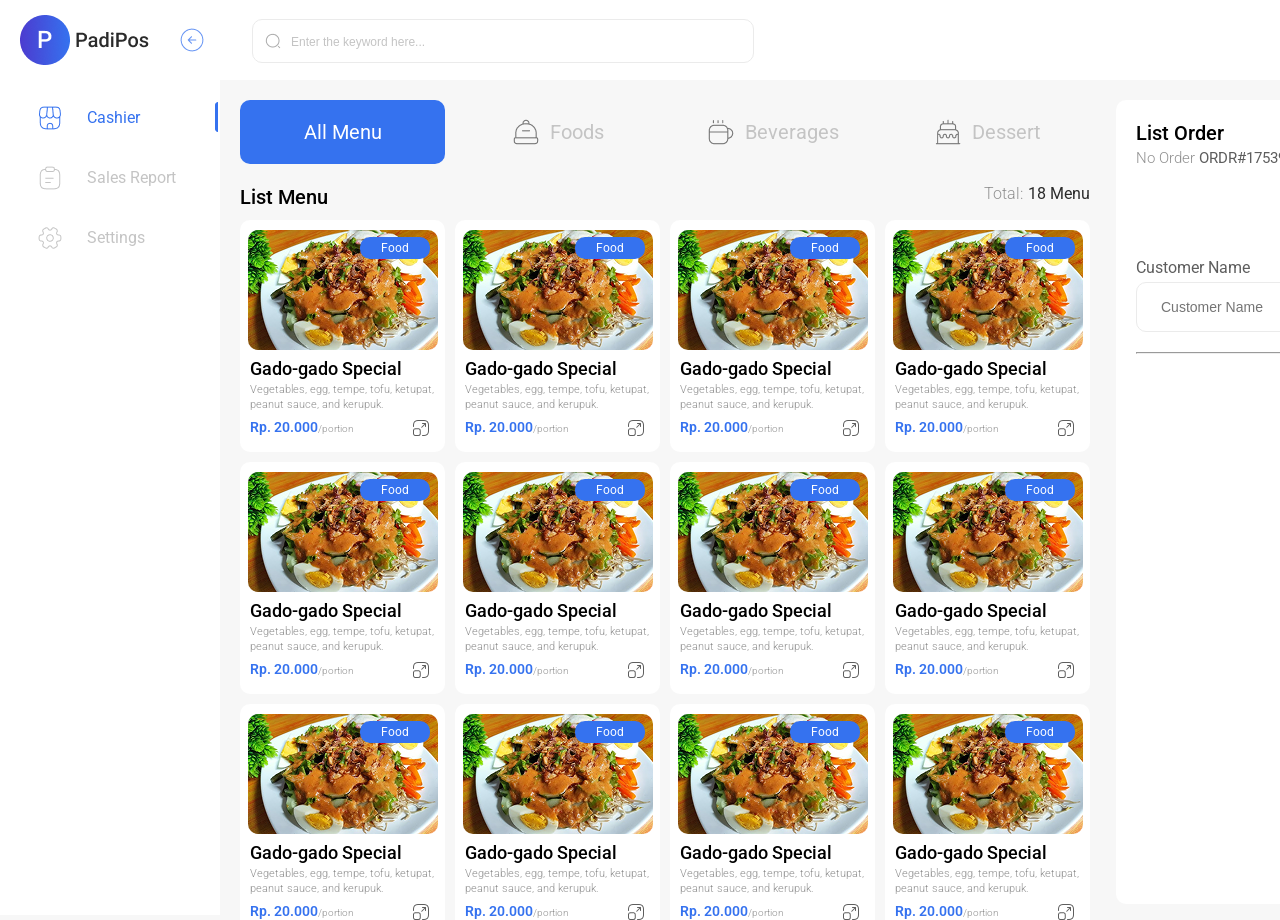
==== commit 0faf5869: "Add Order Summary, Order Archive Modal, and Transaction Receipt Modal at Cashier Page" ====
--- a/cashier.html
+++ b/cashier.html
@@ -5,6 +5,7 @@
     <meta name="viewport" content="width=device-width, initial-scale=1.0" />
     <title>POS Cashier</title>
     <link rel="stylesheet" href="cashier.css" />
+    <link rel="stylesheet" href="cashier-modal.css" />
 
     <!-- Google Font -->
     <style>
@@ -28,7 +29,7 @@
           </div>
           <div class="archive-and-account-container">
             <!-- Order Archive -->
-            <div class="order-archive">
+            <div class="order-archive" id="openOrderArchive">
               <div class="order-archive-logo">
                 <img src="assets/archive-add.png" alt="Order Archive Logo" />
               </div>
@@ -54,7 +55,7 @@
                 </div>
               </a>
               <div class="logout-icon">
-                <a href="#">
+                <a href="login.html">
                   <img src="assets/logout-cashier.png" alt="Logout Icon" />
                 </a>
               </div>
@@ -620,7 +621,7 @@
                     </div>
                     <div class="list-order-archive">
                       <a href="#">
-                        <div class="order-archive-icon">
+                        <div class="order-archive-icon" id="listOrderArchive">
                           <img src="assets/order-archive-icon.png" alt="Order Archive Icon">
                         </div>
                       </a>
@@ -681,6 +682,10 @@
                         <spam id="total">Rp. 0</span>
                       </div>
                     </div>
+                    <div class="nominal-input" style="display: none;">
+                      <label for="nominal-payment" class="nominal-payment">Nominal Payment</label>
+                      <input type="text" name="nominal-input" id="nominalInput" placeholder="Enter Nominal here...">
+                    </div>
                   </div>
                   <div class="pay-wrapper">
                     <button class="pay-button" id="payButton">Pay</button>
@@ -693,10 +698,37 @@
       </div>
     </main>
     <footer></footer>
+    <!-- Modal Order Archive -->
+    <div class="modal-overlay" id="orderArchiveModal" style="display: none;">
+      <div class="order-archive-modal">
+        <div class="modal-header" id="modal-order-archive">
+          <h1>Order Archive</h1>
+          <span class="modal-close" id="closeOrderArchive">&times;</span>
+        </div>
+
+      <!-- Search Section -->
+      <div class="order-archive-search">
+        <input type="text" id="searchArchiveInput" placeholder="Enter the keyword here..." />
+
+        <select id="archiveTypeFilter">
+          <option value="">Select type order</option>
+          <option value="Dine In">Dine In</option>
+          <option value="Take Away">Take Away</option>
+        </select>
+
+        <button id="searchArchiveBtn">Search</button>
+      </div>
+
+      <!-- Archive List -->
+      <div class="order-archive-list" id="orderArchiveList">
+
+      </div>
+    </div>
+  </div>
 
     <!-- Modal Menu -->
     <!-- Modal Detail Menu -->
-    <div class="modal-overlay" id="menuModal">
+    <div class="modal-overlay" id="menuModal" style="display: none;">
       <div class="modal-content">
         <div class="modal-header">
           <div class="modal-title">
@@ -715,6 +747,7 @@
           <p class="modal-price">
             <span id="modalMenuPrice"></span> / portion
           </p>
+
         </div>
 
         <!-- <div class="modal-footer">
@@ -723,6 +756,80 @@
       </div>
     </div>
 
+    <!-- Modal Edit Order -->
+    <div class="modal-overlay" id="editOrderModal" style="display: none;">
+      <div class="modal-content">
+        <div class="modal-header">
+          <div class="modal-title">
+            <h1>Edit Order</h1>
+          </div>
+          <span class="modal-close" id="closeEditModal">&times;</span>
+        </div>
+
+        <div class="modal-body">
+          <h2 id="editMenuName"></h2>
+          <img id="editMenuImage" src="" alt="Menu Image">
+          <div class="modal-note">
+            <label for="editNote">Catatan</label>
+            <textarea id="editNote" placeholder="Tambahkan catatan untuk menu ini"></textarea>
+          </div>
+
+          <div class="modal-footer">
+            <button class="btn-add" id="submitEditOrder">Submit</button>
+          </div>
+        </div>
+
+        <!-- <div class="modal-footer">
+          <button class="btn-add">Add to Order</button>
+        </div> -->
+      </div>
+    </div>
+
+    <!-- Modal Transaction Success -->
+    <div class="modal-overlay" id="successModal" style="display: none;">
+      <div class="modal-content success-modal">
+        <span class="modal-close" id="closeSuccessModal">&times;</span>
+
+        <h1 class="modal-title">Transaction Success</h1>
+
+        <div class="receipt">
+
+          <div class="receipt-info">
+            <p>No Order <strong id="receiptOrderId"></strong></p>
+            <p>Order Date <span id="receiptDate"></span></p>
+            <p>Customer Name <span id="receiptCustomer"></span></p>
+            <p id="receiptType"></p>
+          </div>
+
+          <hr>
+
+          <div id="receiptItems"></div>
+
+          <hr>
+
+          <div class="receipt-summary">
+            <div><span>Sub Total</span><span id="receiptSubTotal"></span></div>
+            <div><span>Tax</span><span id="receiptTax"></span></div>
+          </div>
+
+          <hr>
+
+          <div class="receipt-total">
+            <span>Total</span>
+            <strong id="receiptTotal"></strong>
+          </div>
+
+          <div class="receipt-payment">
+            <div><span>Diterima</span><span id="receiptPaid"></span></div>
+            <div><span>Kembalian</span><span id="receiptChange"></span></div>
+          </div>
+
+        </div>
+
+        <button class="print-btn">Print Struk</button>
+      </div>
+    </div>
+
     <script src="cashier.js"></script>
   </body>
 </html>
--- a/cashier.css
+++ b/cashier.css
@@ -680,142 +680,6 @@
     position: relative;
     right: 5px;
     bottom: 15px;
-}
-
-/* Modal Menu */
-/* Modal Overlay */
-.modal-overlay {
-    position: fixed;
-    top: 0;
-    left: 0;
-    width: 100%;
-    height: 100%;
-    background: rgba(0,0,0,0.5);
-    display: none;
-    justify-content: center;
-    align-items: center;
-    z-index: 999;
-}
-
-/* Modal Detail Menu */
-/* Modal Box */
-.modal-overlay .modal-content {
-    /* width: 500px; */
-    height:500px;
-    background: #FFFFFF;
-    border-radius: 12px;
-    padding: 20px;
-}
-
-/* Header */
-.modal-overlay .modal-content .modal-header {
-    position: relative;
-    display: flex;
-    align-items: center;
-}
-
-.modal-content .modal-header .modal-title{
-    position: absolute;
-    left: 50%;
-    transform: translateX(-50%);
-}
-
-.modal-header .modal-title h1{
-    font-weight: 400;
-    font-size: 20px;
-    line-height: 26px;
-    letter-spacing: 0;
-}
-
-.modal-content .modal-header h2 {
-    font-size: 20px;
-    font-weight: 500;
-}
-
-.modal-content .modal-header .modal-close {
-    margin-left: auto;
-    font-size: 26px;
-    cursor: pointer;
-}
-
-/* Body */
-.modal-overlay .modal-content .modal-body {
-    margin-top: 15px;
-    /* text-align: center; */
-    width: 460px;
-    height: 178px;
-}
-
-.modal-content .modal-body img {
-    width: 100%;
-    height: 258.83px;
-    object-fit: cover;
-    border-radius: 10px;
-}
-
-.modal-content .modal-body .category-badge{
-    /* position:absolute;
-    top: 7px;
-    left: 148px;
-    right: 10px; */
-    width: 70px;
-    height: 22px;
-    border-radius: 10px;
-    background-color: #3572EF;
-}
-
-.modal-body .category-badge .badge-text{
-    padding-top: 2px;
-    padding-bottom: 2px;
-    display: flex;
-    justify-content: center;
-    align-items: center;
-    font-weight: 400;
-    font-size: 12px;
-    line-height: 18px;
-    letter-spacing: 0;
-    color: #FFFFFF;
-}
-
-.modal-content .modal-body h2{
-    margin-top: 10px;
-    font-weight: 500;
-    font-size: 28px;
-    line-height: 38px;
-    letter-spacing: 0;
-}
-
-.modal-content .modal-body p {
-    margin-top: 10px;
-    font-weight: 300;
-    font-size: 18px;
-    line-height: 27px;
-    letter-spacing: 0;
-    color: #919191;
-}
-
-.modal-price span {
-    margin-top: 20px;
-    font-weight: 600;
-    font-size: 24px;
-    line-height: 32px;
-    letter-spacing: 0;
-    color: #3572EF;
-}
-
-/* Footer */
-.modal-footer {
-    margin-top: 20px;
-    text-align: right;
-}
-
-.modal-footer .btn-add {
-    padding: 10px 18px;
-    background: #3572EF;
-    border: none;
-    border-radius: 8px;
-    color: #FFFFFF;
-    cursor: pointer;
 }
 
 /* List Order Section */
@@ -1102,7 +966,7 @@
     flex-direction: column;
     overflow-y: scroll;
     padding: 16px;
-    height: 260px;
+    height: 150px;
     gap: 10px;
 }
 
@@ -1124,15 +988,19 @@
 .list-order .list-order-main .order-footer{
     margin-left: 20px;
     margin-right: 20px;
+    /* background-color: #F7F7F7; */
+    width: 730px;
+    /* border-radius: 10px; */
+}
+
+.list-order-main .order-footer .order-summary{
+    display: flex;
+    flex-direction: column;
+    margin-top: 20px;
     background-color: #F7F7F7;
-    width: 730px;
-    border-radius: 10px;
-}
-
-.list-order-main .order-footer .order-summary{
-    display: flex;
-    flex-direction: column;
-    margin-top: 20px;
+    border-radius: 10px;
+    padding-top: 10px;
+    padding-bottom: 10px;
 }
 
 .order-footer .order-summary .summary-row{
@@ -1188,6 +1056,39 @@
     line-height: 32px
 }
 
+.order-footer .nominal-input{
+    display: flex;
+    gap: 10px;
+    flex-direction: column;
+    justify-content: center;
+    align-items: center;
+}
+
+.nominal-input .nominal-payment{
+    font-weight: 400;
+    font-size: 18px;
+    line-height: 27px;
+    margin-left: 10px;
+    margin-top: 10px;
+}
+
+.order-footer .nominal-input input{
+    width: 190px;
+    height: 48px;
+    border-radius: 10px;
+    border: 1px solid #EBEBEB;
+    padding-left: 10px;
+}
+
+.order-footer .nominal-input  input::placeholder{
+    padding-left: 14px;
+}
+.order-footer .nominal-input  input[type=text]:focus{
+    border-color: #3572EF;
+    outline: none;
+    padding-left: 10px;
+}
+
 .list-order .list-order-main .pay-wrapper{
     margin-top: 20px;
     margin-bottom: 20px;
@@ -1277,6 +1178,8 @@
     margin-bottom: 10px;
     margin-top: 10px;
     cursor: pointer;
+    display: flex;
+    flex-direction: row;
 }
 
 .item-info .qty-and-edit .order-qty{
--- a/cashier-modal.css
+++ b/cashier-modal.css
@@ -0,0 +1,526 @@
+@import url(cashier.css);
+/* Modal Menu */
+/* Modal Overlay */
+.modal-overlay {
+    /* display: none;   */
+    position: fixed;
+    top: 0;
+    left: 0;
+    width: 100%;
+    height: 100%;
+    background: rgba(0,0,0,0.5);
+    display: none;
+    justify-content: center;
+    align-items: center;
+    z-index: 999;
+}
+
+/* Modal Detail Menu */
+/* Modal Box */
+.modal-overlay .modal-content {
+    /* width: 500px; */
+    height:610px;
+    max-height: 650px;
+    background: #FFFFFF;
+    border-radius: 12px;
+    padding: 20px;
+    overflow-y: auto;
+}
+
+/* Header */
+.modal-overlay .modal-content .modal-header {
+    position: relative;
+    display: flex;
+    align-items: center;
+}
+
+.modal-content .modal-header .modal-title{
+    position: absolute;
+    left: 50%;
+    transform: translateX(-50%);
+}
+
+.modal-header .modal-title h1{
+    font-weight: 400;
+    font-size: 20px;
+    line-height: 26px;
+    letter-spacing: 0;
+}
+
+.modal-content .modal-header h2 {
+    font-size: 20px;
+    font-weight: 500;
+}
+
+.modal-content .modal-header .modal-close {
+    margin-left: auto;
+    font-size: 26px;
+    cursor: pointer;
+}
+
+/* Body */
+.modal-overlay .modal-content .modal-body {
+    margin-top: 15px;
+    /* text-align: center; */
+    width: 460px;
+    height: 178px;
+}
+
+.modal-content .modal-body img {
+    width: 100%;
+    height: 258.83px;
+    object-fit: cover;
+    border-radius: 10px;
+}
+
+.modal-content .modal-body .category-badge{
+    /* position:absolute;
+    top: 7px;
+    left: 148px;
+    right: 10px; */
+    width: 70px;
+    height: 22px;
+    border-radius: 10px;
+    background-color: #3572EF;
+}
+
+.modal-body .category-badge .badge-text{
+    padding-top: 2px;
+    padding-bottom: 2px;
+    display: flex;
+    justify-content: center;
+    align-items: center;
+    font-weight: 400;
+    font-size: 12px;
+    line-height: 18px;
+    letter-spacing: 0;
+    color: #FFFFFF;
+}
+
+.modal-content .modal-body h2{
+    margin-top: 10px;
+    font-weight: 500;
+    font-size: 28px;
+    line-height: 38px;
+    letter-spacing: 0;
+}
+
+.modal-content .modal-body p {
+    margin-top: 10px;
+    font-weight: 300;
+    font-size: 18px;
+    line-height: 27px;
+    letter-spacing: 0;
+    color: #919191;
+}
+
+.modal-price span {
+    margin-top: 20px;
+    font-weight: 600;
+    font-size: 24px;
+    line-height: 32px;
+    letter-spacing: 0;
+    color: #3572EF;
+}
+
+.modal-note {
+    margin-top: 15px;
+    display: flex;
+    flex-direction: column;
+    gap: 6px;
+}
+
+.modal-note label {
+    font-size: 14px;
+    color: #5E5E5E;
+}
+
+.modal-note textarea {
+    /* width: 100%; */
+    height: 70px;
+    border-radius: 8px;
+    border: 1px solid #C4C4C4;
+    padding: 8px;
+    resize: none;
+    font-size: 14px;
+}
+
+.modal-note textarea:focus {
+    outline: none;
+    border-color: #3572EF;
+}
+
+.order-note {
+    font-size: 13px;
+    color: #919191;
+    /* margin-top: 6px; */
+    font-style: italic;
+    /* margin-top: 6px; */
+    /* margin-left: 24px;          MENJOROK ke kanan */
+    padding-left: 10px;
+    position: relative;
+}
+
+/* .order-note::before {
+    content: "↳";
+    position: absolute;
+    left: -18px;
+    color: #B0B0B0;
+} */
+
+/* Footer */
+.modal-footer {
+    margin-top: 20px;
+    text-align: right;
+}
+
+.modal-footer .btn-add {
+    padding: 10px 18px;
+    background: #3572EF;
+    border: none;
+    border-radius: 8px;
+    color: #FFFFFF;
+    cursor: pointer;
+    width: 100%;
+}
+
+/* Modal Order Archive Style */
+.order-archive-modal {
+    /* background: #fff;
+    width: 900px;
+    max-height: 85vh;
+    border-radius: 16px;
+    padding: 24px;
+    display: flex;
+    flex-direction: column; */
+
+    width: 880px;
+    max-height: 90vh;
+    background: #ffffff;
+    border-radius: 16px;
+    padding: 24px;
+    display: flex;
+    flex-direction: column;
+    box-shadow: 0 12px 30px rgba(0, 0, 0, 0.15);
+    background-color: #F7F7F7;
+}
+
+.modal-overlay .order-archive-modal #modal-order-archive{
+    display: flex;
+    flex-direction: row;
+    justify-content: space-between;
+    align-items: center;
+    margin-bottom: 24px;
+    margin-top: 24px;
+    background-color: #FFFFFF;
+    width: 100%;
+    height: 80px;
+    border-radius: 10px;
+}
+
+.order-archive-modal #modal-order-archive h1{
+    font-weight: 500;
+    font-size: 24px;
+    line-height: 32px;
+    letter-spacing: 0;
+    margin-left: 30px;
+}
+
+.order-archive-modal #modal-order-archive span{
+    /* font-weight: 500; */
+    font-size: 45px;
+    line-height: 32px;
+    letter-spacing: 0;
+    margin-right: 15px;
+    cursor: pointer;
+}
+
+.order-archive-search {
+    display: flex;
+    gap: 12px;
+    margin-bottom: 20px;
+}
+
+.order-archive-search input{
+    /* flex: 1;
+    padding: 12px;
+    border-radius: 10px;
+    border: 1px solid #ddd; */
+
+    flex: 1;
+    height: 44px;
+    padding: 0 16px;
+    border-radius: 12px;
+    border: 1px solid #e5e7eb;
+    font-size: 14px;
+    outline: none;
+}
+
+.order-archive-search select{
+    /* flex: 1;
+    padding: 12px;
+    border-radius: 10px;
+    border: 1px solid #ddd; */
+
+    width: 200px;
+    height: 44px;
+    padding: 0 14px;
+    border-radius: 12px;
+    border: 1px solid #e5e7eb;
+    font-size: 14px;
+    cursor: pointer;
+    outline: none;
+    background: #ffffff;
+}
+
+.order-archive-search button {
+    /* padding: 12px 20px;
+    background: #3572EF;
+    color: #fff;
+    border-radius: 10px;
+    border: none;
+    cursor: pointer; */
+
+    width: 120px;
+    height: 44px;
+    border-radius: 12px;
+    background: #3572ef;
+    color: #ffffff;
+    font-weight: 600;
+    border: none;
+    cursor: pointer;
+}
+
+.order-archive-list {
+    overflow-y: auto;
+    display: flex;
+    flex-direction: column;
+    gap: 14px;
+}
+
+.order-archive-list::-webkit-scrollbar {
+    width: 6px;
+}
+
+.order-archive-list::-webkit-scrollbar-thumb {
+    background: #d1d5db;
+    border-radius: 8px;
+}
+
+.archive-card {
+    /* background: #fafafa;
+    border-radius: 14px;
+    padding: 16px;
+    display: flex;
+    justify-content: space-between;
+    align-items: center; */
+
+    background: #FFFFFF;
+    border-radius: 14px;
+    padding: 16px 18px;
+    margin-bottom: 14px;
+
+    display: flex;
+    flex-direction: column;
+    justify-content: space-between;
+    align-items: flex-start;
+}
+
+.archive-card:hover {
+    background: #f3f4f6;
+}
+
+.archive-info {
+    display: flex;
+    flex-direction: column;
+    /* gap: 350px; */
+    justify-content: space-between;
+}
+
+.archive-info span {
+    font-size: 14px;
+    color: #777;
+}
+
+.archive-info span:first-child {
+    font-size: 14px;
+    color: #374151;
+}
+
+.archive-info span:last-child {
+    font-size: 12px;
+    color: #9ca3af;
+    justify-self: flex-end;
+}
+
+.archive-total {
+    /* font-weight: bold;
+    font-size: 18px; */
+
+    font-size: 18px;
+    font-weight: 700;
+    color: #111827;
+    white-space: nowrap;
+}
+
+.archive-total-and-use{
+    display: flex;
+    flex-direction: row;
+    justify-content: space-between;
+    gap: 720px;
+    margin-top: 5px;
+}
+
+.archive-use{
+    display: flex;
+    justify-content: flex-end;
+}
+
+/* Modal Transaction Success */
+.success-modal {
+    /* display: none;   */
+    width: 520px;
+    max-width: 90%;
+    background: #ffffff;
+    border-radius: 16px;
+    padding: 32px 28px;
+    position: relative;
+    box-shadow: 0 24px 60px rgba(0, 0, 0, 0.18);
+    font-family: "Roboto", sans-serif;
+}
+
+.modal-overlay {
+    position: fixed;
+    inset: 0;
+    background: rgba(0, 0, 0, 0.35);
+    display: flex;
+    justify-content: center;
+    align-items: center;
+    z-index: 9999;
+}
+
+.success-modal .modal-title {
+    text-align: center;
+    font-size: 32px;
+    font-weight: 700;
+    margin-bottom: 24px;
+}
+
+.success-modal .modal-close {
+    position: absolute;
+    top: 20px;
+    right: 24px;
+    font-size: 22px;
+    cursor: pointer;
+    color: #333;
+}
+
+.receipt {
+    background: #f9f9f9;
+    border-radius: 12px;
+    padding: 20px;
+}
+
+.receipt-info p {
+    font-size: 14px;
+    color: #555;
+    margin: 4px 0;
+}
+
+.receipt-info strong {
+    font-weight: 600;
+    color: #000;
+}
+
+.receipt-item {
+    display: flex;
+    justify-content: space-between;
+    align-items: flex-start;
+    margin: 12px 0;
+}
+
+.receipt-item strong {
+    font-size: 16px;
+    font-weight: 600;
+}
+
+.receipt-item p {
+    font-size: 14px;
+    color: #666;
+    margin-top: 4px;
+}
+
+.receipt-item span {
+    font-size: 16px;
+    font-weight: 600;
+}
+
+.receipt hr {
+    border: none;
+    border-top: 1px dashed #cfcfcf;
+    margin: 16px 0;
+}
+
+.receipt-summary div {
+    display: flex;
+    justify-content: space-between;
+    font-size: 14px;
+    color: #666;
+    margin: 6px 0;
+}
+
+.receipt-total {
+    display: flex;
+    justify-content: space-between;
+    align-items: center;
+    margin: 16px 0;
+}
+
+.receipt-total span {
+    font-size: 20px;
+    font-weight: 600;
+}
+
+.receipt-total strong {
+    font-size: 28px;
+    font-weight: 700;
+}
+
+.receipt-payment {
+    margin-top: 12px;
+}
+
+.receipt-payment div {
+    display: flex;
+    justify-content: space-between;
+    font-size: 14px;
+    color: #555;
+    margin: 6px 0;
+}
+
+.print-btn {
+    width: 100%;
+    margin-top: 24px;
+    padding: 14px;
+    background: #3572ef;
+    border: none;
+    border-radius: 12px;
+    font-size: 16px;
+    font-weight: 600;
+    color: #fff;
+    cursor: pointer;
+}
+
+.print-btn:hover {
+    background: #285edb;
+}
+
+@media (max-width: 480px) {
+    .success-modal {
+        padding: 24px 18px;
+    }
+
+    .receipt-total strong {
+        font-size: 24px;
+    }
+}
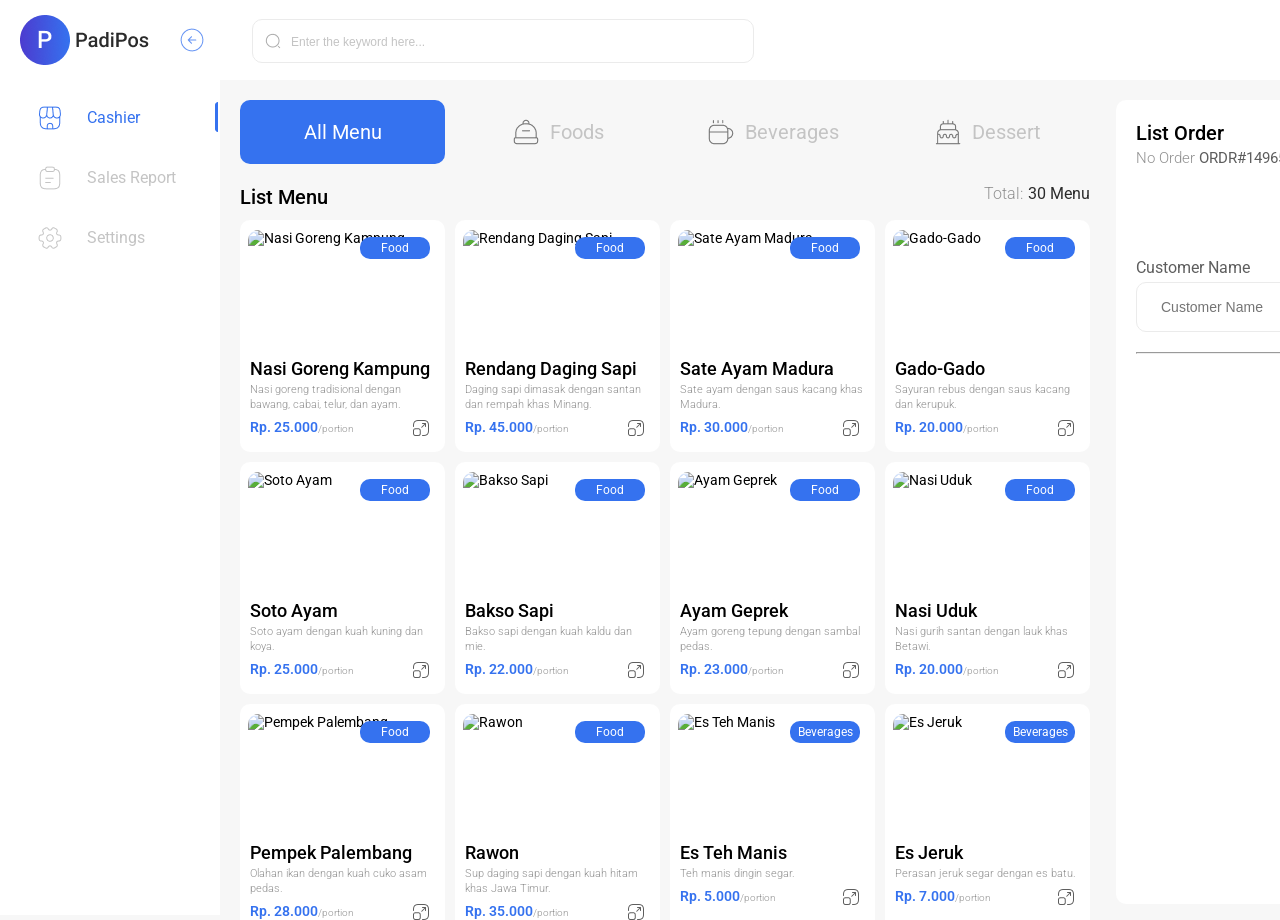
==== commit fb23ac13: "Modified Cashier Page" ====
--- a/cashier.html
+++ b/cashier.html
@@ -170,9 +170,9 @@
                     <p id="totalMenuCount">30 Menu</p>
                   </div>
                 </div>
-                <div class="menu-list">
+                <div class="menu-list" id="menuList">
                   <!-- Food Category -->
-                  <div class="menu-list-card" data-category="food" data-id="1" data-name="Gado-Gado Special" data-price="20000" data-image="assets/gado-gado.png">
+                  <!-- <div class="menu-list-card" data-category=${menu.category} data-id=${menu.id} data-name=${menu.name} data-price=${menu.price} data-image="${menu.image}">
                       <div class="menu-content">
                         <div class="menu-image">
                           <img src="assets/gado-gado.png" alt="Gado Gado Special Image">
@@ -555,9 +555,9 @@
                           </a>
                         </div>
                     </div>
-                  </div>
+                  </div> -->
                   <!-- Beverages Category Menu-->
-                  <div class="menu-list-card" data-category="beverages" data-id="17" data-name="Gado-Gado Special" data-price="20000" data-image="assets/gado-gado.png">
+                  <!-- <div class="menu-list-card" data-category="beverages" data-id="17" data-name="Gado-Gado Special" data-price="20000" data-image="assets/gado-gado.png">
                     <div class="menu-content">
                         <div class="menu-image">
                           <img src="assets/gado-gado.png" alt="Gado Gado Special Image">
@@ -580,9 +580,9 @@
                           </a>
                         </div>
                     </div>
-                  </div>
+                  </div> -->
                   <!-- Dessert Category Menu -->
-                  <div class="menu-list-card" data-category="dessert" data-id="18" data-name="Gado-Gado Special" data-price="20000" data-image="assets/gado-gado.png">
+                  <!-- <div class="menu-list-card" data-category="dessert" data-id="18" data-name="Gado-Gado Special" data-price="20000" data-image="assets/gado-gado.png">
                     <div class="menu-content">
                         <div class="menu-image">
                           <img src="assets/gado-gado.png" alt="Gado Gado Special Image">
@@ -605,7 +605,7 @@
                           </a>
                         </div>
                     </div>
-                  </div>
+                  </div> -->
                 </div>
               </section>
   
@@ -797,8 +797,9 @@
           <div class="receipt-info">
             <p>No Order <strong id="receiptOrderId"></strong></p>
             <p>Order Date <span id="receiptDate"></span></p>
-            <p>Customer Name <span id="receiptCustomer"></span></p>
+            <p>Customer Name: <span id="receiptCustomer"></span></p>
             <p id="receiptType"></p>
+            <p>Table <span id="tableNumber"></span></p>
           </div>
 
           <hr>
@@ -825,11 +826,14 @@
           </div>
 
         </div>
-
-        <button class="print-btn">Print Struk</button>
+        <a href="cashier.html" id="">
+          <button class="print-btn">Print Struk</button>
+        </a>
       </div>
     </div>
 
-    <script src="cashier.js"></script>
+    <script src="cashier.js">
+      
+    </script>
   </body>
 </html>
--- a/cashier-modal.css
+++ b/cashier-modal.css
@@ -422,9 +422,26 @@
 }
 
 .receipt-info p {
-    font-size: 14px;
-    color: #555;
+    font-weight: 300;
+    font-size: 14px;
+    color: #787878;
     margin: 4px 0;
+}
+
+.receipt-info #receiptType {
+    font-weight: 400;
+    font-size: 14px;
+    color: #787878;
+    margin: 4px 0;
+}
+
+.receipt-info p span{
+    font-weight: 400;
+    font-size: 14px;
+    line-height: 18px;
+    letter-spacing: 0;
+    color: #5E5E5E;
+    width: 150px;
 }
 
 .receipt-info strong {
@@ -515,7 +532,29 @@
     background: #285edb;
 }
 
-@media (max-width: 480px) {
+.receipt-item-row{
+    display: flex;
+    flex-direction: column;
+}
+
+.receipt-item-row #qtyXPrice{
+    font-weight: 400;
+    font-size: 12px;
+    line-height: 18px;
+    color: #5E5E5E;
+}
+
+.receipt-name-price-item{
+    display: flex;
+    justify-content: space-between;
+    gap: 273px;
+}
+
+.receipt-name-price-item #priceQty{
+    margin-left: 15px;
+}
+
+/* @media (max-width: 480px) {
     .success-modal {
         padding: 24px 18px;
     }
@@ -523,4 +562,4 @@
     .receipt-total strong {
         font-size: 24px;
     }
-}+} */
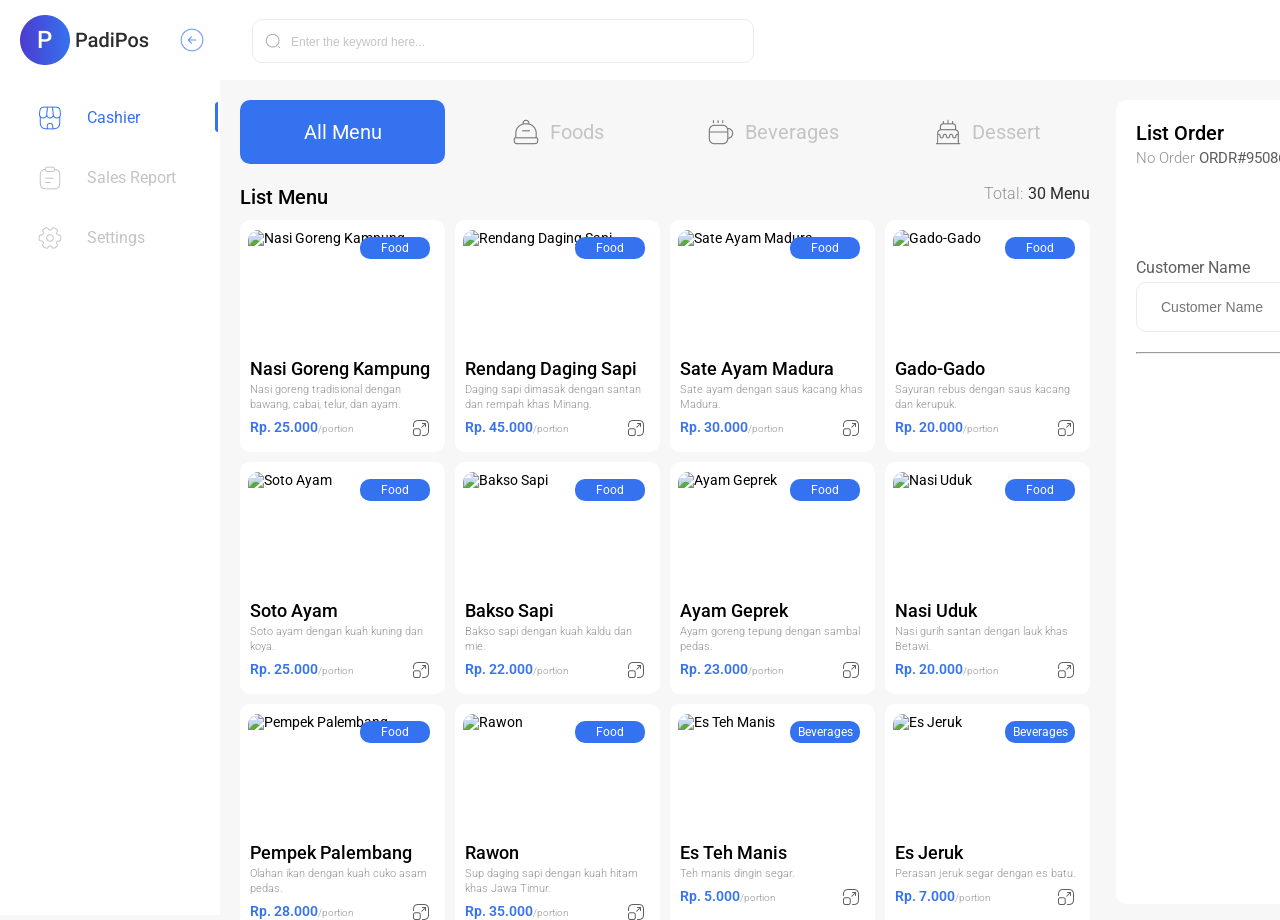
==== commit 008bae53: "Add HTML CSS Sales Report File" ====
--- a/cashier.html
+++ b/cashier.html
@@ -108,12 +108,12 @@
           <!-- Sales Report Section -->
           <section class="sales-report-section" id="sales-report-section">
             <div class="sales-report-icon">
-              <a href="#">
+              <a href="sales_report.html">
                 <img src="assets/report-icon.png" alt="Cashier Section Icon" />
               </a>
             </div>
             <div class="sales-report-text">
-              <a href="#">
+              <a href="sales_report.html">
                 <p>Sales Report</p>
               </a>
             </div>
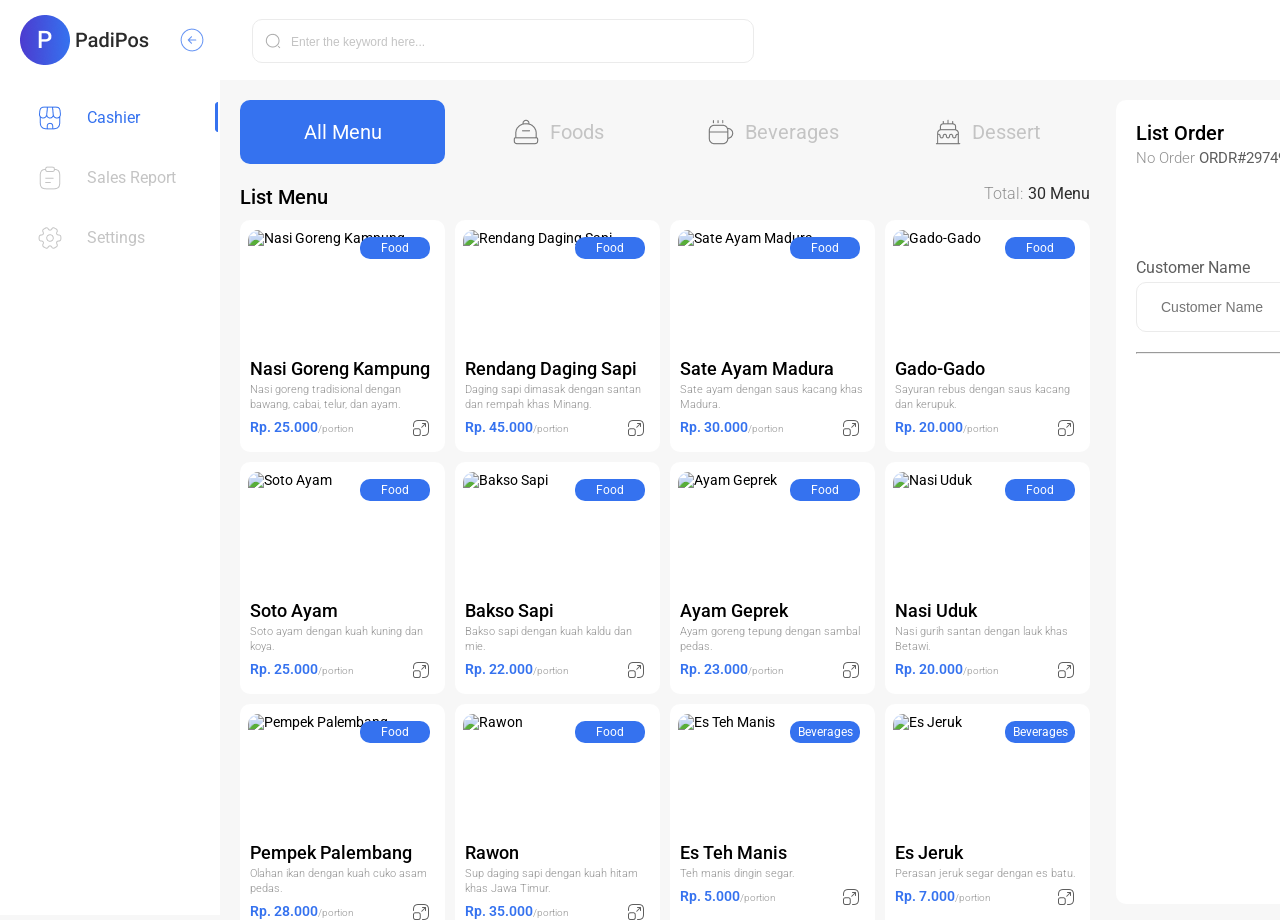
==== commit a006aba1: "Add Sales Report Page" ====
--- a/cashier.html
+++ b/cashier.html
@@ -5,14 +5,14 @@
     <meta name="viewport" content="width=device-width, initial-scale=1.0" />
     <title>POS Cashier</title>
     <link rel="stylesheet" href="cashier.css" />
-    <link rel="stylesheet" href="cashier-modal.css" />
+    <link rel="stylesheet" href="modal.css" />
 
     <!-- Google Font -->
     <style>
       @import url("https://fonts.googleapis.com/css2?family=Roboto:ital,wght@0,100..900;1,100..900&display=swap");
     </style>
   </head>
-  <body>
+  <body class="page-cashier">
     <header>
       <div class="header-container">
         <nav>
@@ -65,7 +65,7 @@
       </div>
     </header>
     <main>
-        <aside class="sidebar" id="sidebar">
+      <aside class="sidebar" id="sidebar">
           <!-- Logo Section -->
           <section class="logo-section">
             <div class="logo-and-minimize">
@@ -122,7 +122,7 @@
           <!-- Settings Section -->
           <section class="settings-section">
             <div class="settings-icon">
-              <a href="#">
+              <a href="settings.html">
                 <img
                   src="assets/settings-icon.png"
                   alt="Cashier Section Icon"
@@ -130,13 +130,13 @@
               </a>
             </div>
             <div class="settings-text">
-              <a href="#">
+              <a href="settings.html">
                 <p>Settings</p>
               </a>
             </div>
           </section>
-        </aside>
-        <section class="main-content">
+      </aside>
+      <section class="main-content">
           <div class="container">
             <!-- Menu Section -->
             <section class="menu-section">
@@ -610,8 +610,8 @@
               </section>
   
             </section>
-            <!-- List Order Section -->
-            <section class="list-order-section" id="list-order-section">
+              <!-- List Order Section -->
+              <section class="list-order-section" id="list-order-section">
               <div class="list-order">
                 <div class="list-order-header">
                   <div class="order-title-and-archive">
@@ -643,7 +643,7 @@
                     <div class="table-number">
                       <label for="table-number">No. Table</label>
                       <div class="dropdown-button" id="tableDropdown">
-                        <a href="#" class="dropdown-toggle">
+                        <a href="" class="dropdown-toggle">
                           <span class="selected-text">Select No. Table</span>
                           <img src="assets/arrow-down.png" alt="Dropdown Icon" class="dropdown-arrow">
                         </a>
@@ -694,8 +694,8 @@
               </div>
             </section>
           </div>
-        </section>
-      </div>
+      </section>
+      <!-- </div> -->
     </main>
     <footer></footer>
     <!-- Modal Order Archive -->
@@ -724,7 +724,7 @@
 
       </div>
     </div>
-  </div>
+    </div>
 
     <!-- Modal Menu -->
     <!-- Modal Detail Menu -->
@@ -832,8 +832,7 @@
       </div>
     </div>
 
-    <script src="cashier.js">
-      
-    </script>
+    <!-- <script type="module" src="js/main.js"></script> -->
+    <script src="cashier.js"></script>
   </body>
 </html>
--- a/cashier.css
+++ b/cashier.css
@@ -1,3 +1,5 @@
+@import url(modal.css);
+
 * {
     margin: 0;
     padding: 0;
@@ -14,23 +16,24 @@
 }
 
 html body header{
-    width: 169%;
+    width: 100%;
     height: 80px;
     margin-left: 220px;
     position: absolute;
     z-index: 10;
+}
+
+body header .header-container{
+    /* width: 1360px; */
+    width: 100%;
+    height: 80px;
     background-color: #FFFFFF;
 }
 
-body header .header-container{
-    width: 1360px;
-    height: 80px;
-}
-
 header .header-container nav{
     display: flex;
     flex-direction: row;
-    justify-content:space-between;
+    /* justify-content:space-between; */
 }
 
 .header-container nav .search-bar{
@@ -256,24 +259,24 @@
     margin: 7px;
 }
 
-.sidebar .cashier-section .cashier-text{
+.page-cashier .cashier-section .cashier-text{
     line-height: 18px;
     letter-spacing: 0;
     color: #3572EF;
     margin-left: 12px;
 }
 
-.cashier-section .cashier-text a{
+.page-cashier .cashier-text a{
     color: #3572EF;
     text-decoration: none;
 }
 
-.cashier-section .cashier-text a:visited{
+.page-cashier .cashier-text a:visited{
     color: #3572EF;
     text-decoration: none;
 }
 
-.cashier-section .cashier-text a:link{
+.page-cashier .cashier-text a:link{
     color: #3572EF;
     text-decoration: none;
 }
--- a/modal.css
+++ b/modal.css
@@ -0,0 +1,575 @@
+/* @import url(cashier.css);
+@import url(sales_report.css); */
+/* Modal Menu */
+/* Modal Overlay */
+/* .modal-overlay {
+    display: none;  
+    position: fixed;
+    top: 0;
+    left: 0;
+    width: 100%;
+    height: 100%;
+    background: rgba(0,0,0,0.5);
+    display: none;
+    justify-content: center;
+    align-items: center;
+    z-index: 999;
+
+    position: fixed;
+    inset: 0;
+    background: rgba(0,0,0,0.4);
+    z-index: 99999;
+} */
+
+/* Modal Detail Menu */
+/* Modal Box */
+.modal-overlay .modal-content {
+    /* width: 500px; */
+    height:610px;
+    max-height: 650px;
+    background: #FFFFFF;
+    border-radius: 12px;
+    padding: 20px;
+    overflow-y: auto;
+}
+
+/* Header */
+.modal-overlay .modal-content .modal-header {
+    position: relative;
+    display: flex;
+    align-items: center;
+}
+
+.modal-content .modal-header .modal-title{
+    position: absolute;
+    left: 50%;
+    transform: translateX(-50%);
+}
+
+.modal-header .modal-title h1{
+    font-weight: 400;
+    font-size: 20px;
+    line-height: 26px;
+    letter-spacing: 0;
+}
+
+.modal-content .modal-header h2 {
+    font-size: 20px;
+    font-weight: 500;
+}
+
+.modal-content .modal-header .modal-close {
+    margin-left: auto;
+    font-size: 26px;
+    cursor: pointer;
+}
+
+/* Body */
+.modal-overlay .modal-content .modal-body {
+    margin-top: 15px;
+    /* text-align: center; */
+    width: 460px;
+    height: 178px;
+}
+
+.modal-content .modal-body img {
+    width: 100%;
+    height: 258.83px;
+    object-fit: cover;
+    border-radius: 10px;
+}
+
+.modal-content .modal-body .category-badge{
+    /* position:absolute;
+    top: 7px;
+    left: 148px;
+    right: 10px; */
+    width: 70px;
+    height: 22px;
+    border-radius: 10px;
+    background-color: #3572EF;
+}
+
+.modal-body .category-badge .badge-text{
+    padding-top: 2px;
+    padding-bottom: 2px;
+    display: flex;
+    justify-content: center;
+    align-items: center;
+    font-weight: 400;
+    font-size: 12px;
+    line-height: 18px;
+    letter-spacing: 0;
+    color: #FFFFFF;
+}
+
+.modal-content .modal-body h2{
+    margin-top: 10px;
+    font-weight: 500;
+    font-size: 28px;
+    line-height: 38px;
+    letter-spacing: 0;
+}
+
+.modal-content .modal-body p {
+    margin-top: 10px;
+    font-weight: 300;
+    font-size: 18px;
+    line-height: 27px;
+    letter-spacing: 0;
+    color: #919191;
+}
+
+.modal-price span {
+    margin-top: 20px;
+    font-weight: 600;
+    font-size: 24px;
+    line-height: 32px;
+    letter-spacing: 0;
+    color: #3572EF;
+}
+
+.modal-note {
+    margin-top: 15px;
+    display: flex;
+    flex-direction: column;
+    gap: 6px;
+}
+
+.modal-note label {
+    font-size: 14px;
+    color: #5E5E5E;
+}
+
+.modal-note textarea {
+    /* width: 100%; */
+    height: 70px;
+    border-radius: 8px;
+    border: 1px solid #C4C4C4;
+    padding: 8px;
+    resize: none;
+    font-size: 14px;
+}
+
+.modal-note textarea:focus {
+    outline: none;
+    border-color: #3572EF;
+}
+
+.order-note {
+    font-size: 13px;
+    color: #919191;
+    /* margin-top: 6px; */
+    font-style: italic;
+    /* margin-top: 6px; */
+    /* margin-left: 24px;          MENJOROK ke kanan */
+    padding-left: 10px;
+    position: relative;
+}
+
+/* .order-note::before {
+    content: "↳";
+    position: absolute;
+    left: -18px;
+    color: #B0B0B0;
+} */
+
+/* Footer */
+.modal-footer {
+    margin-top: 20px;
+    text-align: right;
+}
+
+.modal-footer .btn-add {
+    padding: 10px 18px;
+    background: #3572EF;
+    border: none;
+    border-radius: 8px;
+    color: #FFFFFF;
+    cursor: pointer;
+    width: 100%;
+}
+
+/* Modal Order Archive Style */
+.order-archive-modal {
+    /* background: #fff;
+    width: 900px;
+    max-height: 85vh;
+    border-radius: 16px;
+    padding: 24px;
+    display: flex;
+    flex-direction: column; */
+
+    width: 880px;
+    max-height: 90vh;
+    background: #ffffff;
+    border-radius: 16px;
+    padding: 24px;
+    display: flex;
+    flex-direction: column;
+    box-shadow: 0 12px 30px rgba(0, 0, 0, 0.15);
+    background-color: #F7F7F7;
+}
+
+.modal-overlay .order-archive-modal #modal-order-archive{
+    display: flex;
+    flex-direction: row;
+    justify-content: space-between;
+    align-items: center;
+    margin-bottom: 24px;
+    margin-top: 24px;
+    background-color: #FFFFFF;
+    width: 100%;
+    height: 80px;
+    border-radius: 10px;
+}
+
+.order-archive-modal #modal-order-archive h1{
+    font-weight: 500;
+    font-size: 24px;
+    line-height: 32px;
+    letter-spacing: 0;
+    margin-left: 30px;
+}
+
+.order-archive-modal #modal-order-archive span{
+    /* font-weight: 500; */
+    font-size: 45px;
+    line-height: 32px;
+    letter-spacing: 0;
+    margin-right: 15px;
+    cursor: pointer;
+}
+
+.order-archive-search {
+    display: flex;
+    gap: 12px;
+    margin-bottom: 20px;
+}
+
+.order-archive-search input{
+    /* flex: 1;
+    padding: 12px;
+    border-radius: 10px;
+    border: 1px solid #ddd; */
+
+    flex: 1;
+    height: 44px;
+    padding: 0 16px;
+    border-radius: 12px;
+    border: 1px solid #e5e7eb;
+    font-size: 14px;
+    outline: none;
+}
+
+.order-archive-search select{
+    /* flex: 1;
+    padding: 12px;
+    border-radius: 10px;
+    border: 1px solid #ddd; */
+
+    width: 200px;
+    height: 44px;
+    padding: 0 14px;
+    border-radius: 12px;
+    border: 1px solid #e5e7eb;
+    font-size: 14px;
+    cursor: pointer;
+    outline: none;
+    background: #ffffff;
+}
+
+.order-archive-search button {
+    /* padding: 12px 20px;
+    background: #3572EF;
+    color: #fff;
+    border-radius: 10px;
+    border: none;
+    cursor: pointer; */
+
+    width: 120px;
+    height: 44px;
+    border-radius: 12px;
+    background: #3572ef;
+    color: #ffffff;
+    font-weight: 600;
+    border: none;
+    cursor: pointer;
+}
+
+.order-archive-list {
+    overflow-y: auto;
+    display: flex;
+    flex-direction: column;
+    gap: 14px;
+}
+
+.order-archive-list::-webkit-scrollbar {
+    width: 6px;
+}
+
+.order-archive-list::-webkit-scrollbar-thumb {
+    background: #d1d5db;
+    border-radius: 8px;
+}
+
+.archive-card {
+    /* background: #fafafa;
+    border-radius: 14px;
+    padding: 16px;
+    display: flex;
+    justify-content: space-between;
+    align-items: center; */
+
+    background: #FFFFFF;
+    border-radius: 14px;
+    padding: 16px 18px;
+    margin-bottom: 14px;
+
+    display: flex;
+    flex-direction: column;
+    justify-content: space-between;
+    align-items: flex-start;
+}
+
+.archive-card:hover {
+    background: #f3f4f6;
+}
+
+.archive-info {
+    display: flex;
+    flex-direction: column;
+    /* gap: 350px; */
+    justify-content: space-between;
+}
+
+.archive-info span {
+    font-size: 14px;
+    color: #777;
+}
+
+.archive-info span:first-child {
+    font-size: 14px;
+    color: #374151;
+}
+
+.archive-info span:last-child {
+    font-size: 12px;
+    color: #9ca3af;
+    justify-self: flex-end;
+}
+
+.archive-total {
+    /* font-weight: bold;
+    font-size: 18px; */
+
+    font-size: 18px;
+    font-weight: 700;
+    color: #111827;
+    white-space: nowrap;
+}
+
+.archive-total-and-use{
+    display: flex;
+    flex-direction: row;
+    justify-content: space-between;
+    gap: 720px;
+    margin-top: 5px;
+}
+
+.archive-use{
+    display: flex;
+    justify-content: flex-end;
+}
+
+/* Modal Transaction Success */
+.success-modal {
+    /* display: none;   */
+    width: 520px;
+    max-width: 90%;
+    background: #ffffff;
+    border-radius: 16px;
+    padding: 32px 28px;
+    position: relative;
+    box-shadow: 0 24px 60px rgba(0, 0, 0, 0.18);
+    font-family: "Roboto", sans-serif;
+}
+
+.modal-overlay {
+    position: fixed;
+    inset: 0;
+    background: rgba(0, 0, 0, 0.35);
+    display: flex;
+    justify-content: center;
+    align-items: center;
+    z-index: 9999;
+}
+
+.success-modal .modal-title {
+    text-align: center;
+    font-size: 32px;
+    font-weight: 700;
+    margin-bottom: 24px;
+}
+
+.success-modal .modal-close {
+    position: absolute;
+    top: 20px;
+    right: 24px;
+    font-size: 22px;
+    cursor: pointer;
+    color: #333;
+}
+
+.receipt {
+    background: #f9f9f9;
+    border-radius: 12px;
+    padding: 20px;
+}
+
+.receipt-info p {
+    font-weight: 300;
+    font-size: 14px;
+    color: #787878;
+    margin: 4px 0;
+}
+
+.receipt-info #receiptType {
+    font-weight: 400;
+    font-size: 14px;
+    color: #787878;
+    margin: 4px 0;
+}
+
+.receipt-info p span{
+    font-weight: 400;
+    font-size: 14px;
+    line-height: 18px;
+    letter-spacing: 0;
+    color: #5E5E5E;
+    width: 150px;
+}
+
+.receipt-info strong {
+    font-weight: 600;
+    color: #000;
+}
+
+.receipt-item {
+    display: flex;
+    justify-content: space-between;
+    align-items: flex-start;
+    margin: 12px 0;
+}
+
+.receipt-item strong {
+    font-size: 16px;
+    font-weight: 600;
+}
+
+.receipt-item p {
+    font-size: 14px;
+    color: #666;
+    margin-top: 4px;
+}
+
+.receipt-item span {
+    font-size: 16px;
+    font-weight: 600;
+}
+
+.receipt hr {
+    border: none;
+    border-top: 1px dashed #cfcfcf;
+    margin: 16px 0;
+}
+
+.receipt-summary div {
+    display: flex;
+    justify-content: space-between;
+    font-size: 14px;
+    color: #666;
+    margin: 6px 0;
+}
+
+.receipt-total {
+    display: flex;
+    justify-content: space-between;
+    align-items: center;
+    margin: 16px 0;
+}
+
+.receipt-total span {
+    font-size: 20px;
+    font-weight: 600;
+}
+
+.receipt-total strong {
+    font-size: 28px;
+    font-weight: 700;
+}
+
+.receipt-payment {
+    margin-top: 12px;
+}
+
+.receipt-payment div {
+    display: flex;
+    justify-content: space-between;
+    font-size: 14px;
+    color: #555;
+    margin: 6px 0;
+}
+
+.print-btn {
+    width: 100%;
+    margin-top: 24px;
+    padding: 14px;
+    background: #3572ef;
+    border: none;
+    border-radius: 12px;
+    font-size: 16px;
+    font-weight: 600;
+    color: #fff;
+    cursor: pointer;
+}
+
+.print-btn:hover {
+    background: #285edb;
+}
+
+.receipt-item-row{
+    display: flex;
+    flex-direction: column;
+}
+
+.receipt-item-row #qtyXPrice{
+    font-weight: 400;
+    font-size: 12px;
+    line-height: 18px;
+    color: #5E5E5E;
+}
+
+.receipt-name-price-item{
+    display: flex;
+    justify-content: space-between;
+    gap: 273px;
+}
+
+.receipt-name-price-item #priceQty{
+    margin-left: 15px;
+}
+/* .note-receipt{
+    display: flex;
+    flex-direction: row;
+} */
+
+/* @media (max-width: 480px) {
+    .success-modal {
+        padding: 24px 18px;
+    }
+
+    .receipt-total strong {
+        font-size: 24px;
+    }
+} */
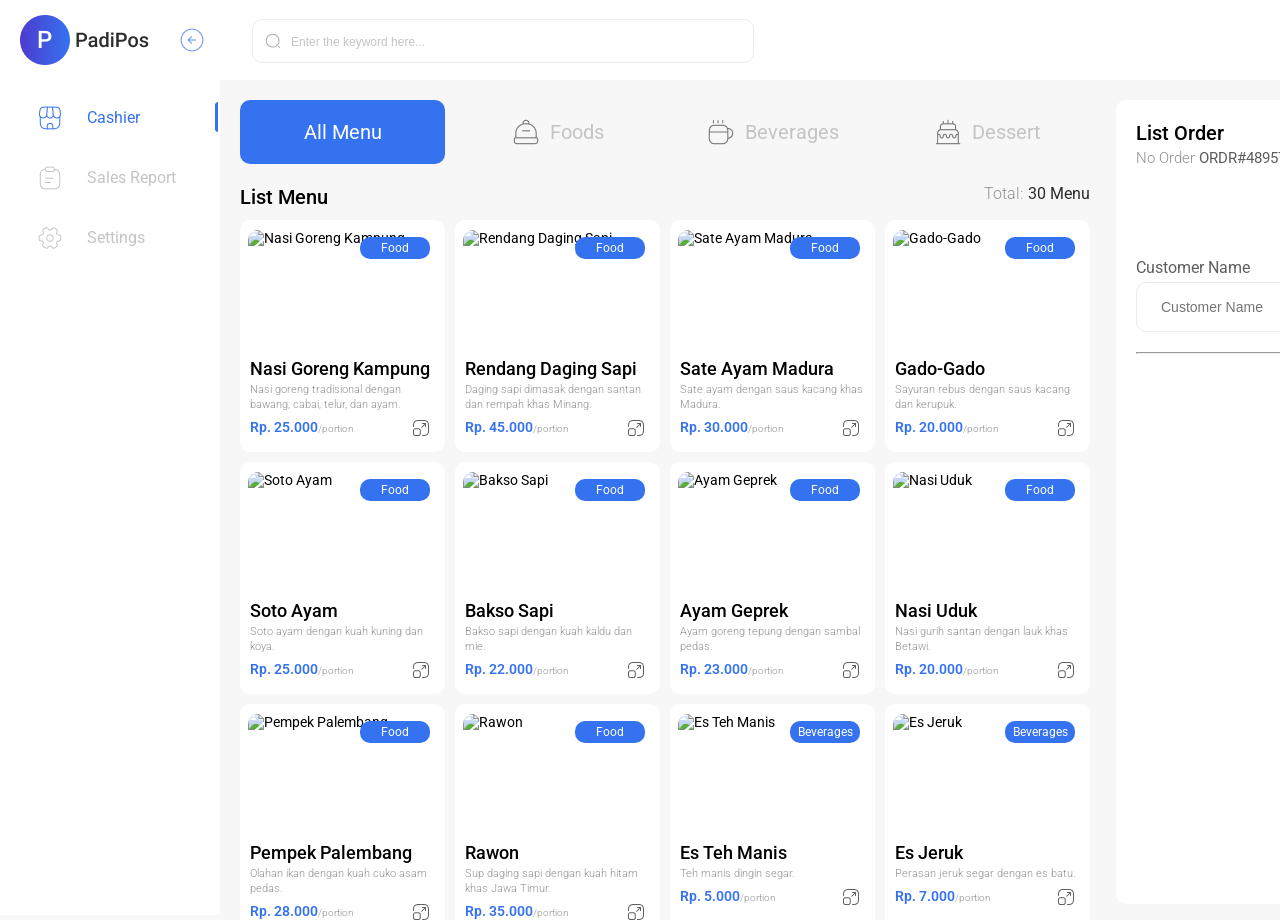
==== commit e624754f: "Add Modal for Summary Foods Detail, Summary Beverages Detail, Summary Deserts Detail, and Order Data" ====
--- a/cashier.html
+++ b/cashier.html
@@ -39,12 +39,12 @@
             </div>
             <!-- Navbar Account -->
             <div class="navbar-account">
-              <a href="#">
+              <a href="settings.html">
                 <div class="account-image">
                   <img src="assets/account-image.png" alt="Account Image" />
                 </div>
               </a>
-              <a href="#">
+              <a href="settings.html">
                 <div class="account-name-title">
                   <div class="account-name">
                     <p>John Doe</p>
@@ -55,7 +55,7 @@
                 </div>
               </a>
               <div class="logout-icon">
-                <a href="login.html">
+                <a href="index.html">
                   <img src="assets/logout-cashier.png" alt="Logout Icon" />
                 </a>
               </div>
--- a/modal.css
+++ b/modal.css
@@ -1,170 +1,163 @@
 /* @import url(cashier.css);
 @import url(sales_report.css); */
+
 /* Modal Menu */
 /* Modal Overlay */
-/* .modal-overlay {
-    display: none;  
-    position: fixed;
-    top: 0;
-    left: 0;
-    width: 100%;
-    height: 100%;
-    background: rgba(0,0,0,0.5);
-    display: none;
-    justify-content: center;
-    align-items: center;
-    z-index: 999;
-
-    position: fixed;
-    inset: 0;
-    background: rgba(0,0,0,0.4);
-    z-index: 99999;
-} */
+
+.modal-overlay {
+  position: fixed;
+  inset: 0;
+  background: rgba(0, 0, 0, 0.35);
+  display: flex;
+  justify-content: center;
+  align-items: center;
+  z-index: 9999;
+}
 
 /* Modal Detail Menu */
 /* Modal Box */
 .modal-overlay .modal-content {
-    /* width: 500px; */
-    height:610px;
-    max-height: 650px;
-    background: #FFFFFF;
-    border-radius: 12px;
-    padding: 20px;
-    overflow-y: auto;
+  /* width: 500px; */
+  height: 610px;
+  max-height: 650px;
+  background: #ffffff;
+  border-radius: 12px;
+  padding: 20px;
+  overflow-y: auto;
 }
 
 /* Header */
 .modal-overlay .modal-content .modal-header {
-    position: relative;
-    display: flex;
-    align-items: center;
-}
-
-.modal-content .modal-header .modal-title{
-    position: absolute;
-    left: 50%;
-    transform: translateX(-50%);
-}
-
-.modal-header .modal-title h1{
-    font-weight: 400;
-    font-size: 20px;
-    line-height: 26px;
-    letter-spacing: 0;
+  position: relative;
+  display: flex;
+  align-items: center;
+}
+
+.modal-content .modal-header .modal-title {
+  position: absolute;
+  left: 50%;
+  transform: translateX(-50%);
+}
+
+.modal-header .modal-title h1 {
+  font-weight: 400;
+  font-size: 20px;
+  line-height: 26px;
+  letter-spacing: 0;
 }
 
 .modal-content .modal-header h2 {
-    font-size: 20px;
-    font-weight: 500;
+  font-size: 20px;
+  font-weight: 500;
 }
 
 .modal-content .modal-header .modal-close {
-    margin-left: auto;
-    font-size: 26px;
-    cursor: pointer;
+  margin-left: auto;
+  font-size: 26px;
+  cursor: pointer;
 }
 
 /* Body */
 .modal-overlay .modal-content .modal-body {
-    margin-top: 15px;
-    /* text-align: center; */
-    width: 460px;
-    height: 178px;
+  margin-top: 15px;
+  /* text-align: center; */
+  width: 460px;
+  height: 178px;
 }
 
 .modal-content .modal-body img {
-    width: 100%;
-    height: 258.83px;
-    object-fit: cover;
-    border-radius: 10px;
-}
-
-.modal-content .modal-body .category-badge{
-    /* position:absolute;
+  width: 100%;
+  height: 258.83px;
+  object-fit: cover;
+  border-radius: 10px;
+}
+
+.modal-content .modal-body .category-badge {
+  /* position:absolute;
     top: 7px;
     left: 148px;
     right: 10px; */
-    width: 70px;
-    height: 22px;
-    border-radius: 10px;
-    background-color: #3572EF;
-}
-
-.modal-body .category-badge .badge-text{
-    padding-top: 2px;
-    padding-bottom: 2px;
-    display: flex;
-    justify-content: center;
-    align-items: center;
-    font-weight: 400;
-    font-size: 12px;
-    line-height: 18px;
-    letter-spacing: 0;
-    color: #FFFFFF;
-}
-
-.modal-content .modal-body h2{
-    margin-top: 10px;
-    font-weight: 500;
-    font-size: 28px;
-    line-height: 38px;
-    letter-spacing: 0;
+  width: 70px;
+  height: 22px;
+  border-radius: 10px;
+  background-color: #3572ef;
+}
+
+.modal-body .category-badge .badge-text {
+  padding-top: 2px;
+  padding-bottom: 2px;
+  display: flex;
+  justify-content: center;
+  align-items: center;
+  font-weight: 400;
+  font-size: 12px;
+  line-height: 18px;
+  letter-spacing: 0;
+  color: #ffffff;
+}
+
+.modal-content .modal-body h2 {
+  margin-top: 10px;
+  font-weight: 500;
+  font-size: 28px;
+  line-height: 38px;
+  letter-spacing: 0;
 }
 
 .modal-content .modal-body p {
-    margin-top: 10px;
-    font-weight: 300;
-    font-size: 18px;
-    line-height: 27px;
-    letter-spacing: 0;
-    color: #919191;
+  margin-top: 10px;
+  font-weight: 300;
+  font-size: 18px;
+  line-height: 27px;
+  letter-spacing: 0;
+  color: #919191;
 }
 
 .modal-price span {
-    margin-top: 20px;
-    font-weight: 600;
-    font-size: 24px;
-    line-height: 32px;
-    letter-spacing: 0;
-    color: #3572EF;
+  margin-top: 20px;
+  font-weight: 600;
+  font-size: 24px;
+  line-height: 32px;
+  letter-spacing: 0;
+  color: #3572ef;
 }
 
 .modal-note {
-    margin-top: 15px;
-    display: flex;
-    flex-direction: column;
-    gap: 6px;
+  margin-top: 15px;
+  display: flex;
+  flex-direction: column;
+  gap: 6px;
 }
 
 .modal-note label {
-    font-size: 14px;
-    color: #5E5E5E;
+  font-size: 14px;
+  color: #5e5e5e;
 }
 
 .modal-note textarea {
-    /* width: 100%; */
-    height: 70px;
-    border-radius: 8px;
-    border: 1px solid #C4C4C4;
-    padding: 8px;
-    resize: none;
-    font-size: 14px;
+  /* width: 100%; */
+  height: 70px;
+  border-radius: 8px;
+  border: 1px solid #c4c4c4;
+  padding: 8px;
+  resize: none;
+  font-size: 14px;
 }
 
 .modal-note textarea:focus {
-    outline: none;
-    border-color: #3572EF;
+  outline: none;
+  border-color: #3572ef;
 }
 
 .order-note {
-    font-size: 13px;
-    color: #919191;
-    /* margin-top: 6px; */
-    font-style: italic;
-    /* margin-top: 6px; */
-    /* margin-left: 24px;          MENJOROK ke kanan */
-    padding-left: 10px;
-    position: relative;
+  font-size: 13px;
+  color: #919191;
+  /* margin-top: 6px; */
+  font-style: italic;
+  /* margin-top: 6px; */
+  /* margin-left: 24px;          MENJOROK ke kanan */
+  padding-left: 10px;
+  position: relative;
 }
 
 /* .order-note::before {
@@ -176,23 +169,23 @@
 
 /* Footer */
 .modal-footer {
-    margin-top: 20px;
-    text-align: right;
+  margin-top: 20px;
+  text-align: right;
 }
 
 .modal-footer .btn-add {
-    padding: 10px 18px;
-    background: #3572EF;
-    border: none;
-    border-radius: 8px;
-    color: #FFFFFF;
-    cursor: pointer;
-    width: 100%;
+  padding: 10px 18px;
+  background: #3572ef;
+  border: none;
+  border-radius: 8px;
+  color: #ffffff;
+  cursor: pointer;
+  width: 100%;
 }
 
 /* Modal Order Archive Style */
 .order-archive-modal {
-    /* background: #fff;
+  /* background: #fff;
     width: 900px;
     max-height: 85vh;
     border-radius: 16px;
@@ -200,365 +193,361 @@
     display: flex;
     flex-direction: column; */
 
-    width: 880px;
-    max-height: 90vh;
-    background: #ffffff;
-    border-radius: 16px;
-    padding: 24px;
-    display: flex;
-    flex-direction: column;
-    box-shadow: 0 12px 30px rgba(0, 0, 0, 0.15);
-    background-color: #F7F7F7;
-}
-
-.modal-overlay .order-archive-modal #modal-order-archive{
-    display: flex;
-    flex-direction: row;
-    justify-content: space-between;
-    align-items: center;
-    margin-bottom: 24px;
-    margin-top: 24px;
-    background-color: #FFFFFF;
-    width: 100%;
-    height: 80px;
-    border-radius: 10px;
-}
-
-.order-archive-modal #modal-order-archive h1{
-    font-weight: 500;
-    font-size: 24px;
-    line-height: 32px;
-    letter-spacing: 0;
-    margin-left: 30px;
-}
-
-.order-archive-modal #modal-order-archive span{
-    /* font-weight: 500; */
-    font-size: 45px;
-    line-height: 32px;
-    letter-spacing: 0;
-    margin-right: 15px;
-    cursor: pointer;
+  width: 880px;
+  max-height: 90vh;
+  background: #ffffff;
+  border-radius: 16px;
+  padding: 24px;
+  display: flex;
+  flex-direction: column;
+  box-shadow: 0 12px 30px rgba(0, 0, 0, 0.15);
+  background-color: #f7f7f7;
+}
+
+.modal-overlay .order-archive-modal #modal-order-archive {
+  display: flex;
+  flex-direction: row;
+  justify-content: space-between;
+  align-items: center;
+  margin-bottom: 24px;
+  margin-top: 24px;
+  background-color: #ffffff;
+  width: 100%;
+  height: 80px;
+  border-radius: 10px;
+}
+
+.order-archive-modal #modal-order-archive h1 {
+  font-weight: 500;
+  font-size: 24px;
+  line-height: 32px;
+  letter-spacing: 0;
+  margin-left: 30px;
+}
+
+.order-archive-modal #modal-order-archive span {
+  /* font-weight: 500; */
+  font-size: 45px;
+  line-height: 32px;
+  letter-spacing: 0;
+  margin-right: 15px;
+  cursor: pointer;
 }
 
 .order-archive-search {
-    display: flex;
-    gap: 12px;
-    margin-bottom: 20px;
-}
-
-.order-archive-search input{
-    /* flex: 1;
+  display: flex;
+  gap: 12px;
+  margin-bottom: 20px;
+}
+
+.order-archive-search input {
+  /* flex: 1;
     padding: 12px;
     border-radius: 10px;
     border: 1px solid #ddd; */
 
-    flex: 1;
-    height: 44px;
-    padding: 0 16px;
-    border-radius: 12px;
-    border: 1px solid #e5e7eb;
-    font-size: 14px;
-    outline: none;
-}
-
-.order-archive-search select{
-    /* flex: 1;
+  flex: 1;
+  height: 44px;
+  padding: 0 16px;
+  border-radius: 12px;
+  border: 1px solid #e5e7eb;
+  font-size: 14px;
+  outline: none;
+}
+
+.order-archive-search select {
+  /* flex: 1;
     padding: 12px;
     border-radius: 10px;
     border: 1px solid #ddd; */
 
-    width: 200px;
-    height: 44px;
-    padding: 0 14px;
-    border-radius: 12px;
-    border: 1px solid #e5e7eb;
-    font-size: 14px;
-    cursor: pointer;
-    outline: none;
-    background: #ffffff;
+  width: 200px;
+  height: 44px;
+  padding: 0 14px;
+  border-radius: 12px;
+  border: 1px solid #e5e7eb;
+  font-size: 14px;
+  cursor: pointer;
+  outline: none;
+  background: #ffffff;
 }
 
 .order-archive-search button {
-    /* padding: 12px 20px;
+  /* padding: 12px 20px;
     background: #3572EF;
     color: #fff;
     border-radius: 10px;
     border: none;
     cursor: pointer; */
 
-    width: 120px;
-    height: 44px;
-    border-radius: 12px;
-    background: #3572ef;
-    color: #ffffff;
-    font-weight: 600;
-    border: none;
-    cursor: pointer;
+  width: 120px;
+  height: 44px;
+  border-radius: 12px;
+  background: #3572ef;
+  color: #ffffff;
+  font-weight: 600;
+  border: none;
+  cursor: pointer;
 }
 
 .order-archive-list {
-    overflow-y: auto;
-    display: flex;
-    flex-direction: column;
-    gap: 14px;
+  overflow-y: auto;
+  display: flex;
+  flex-direction: column;
+  gap: 14px;
 }
 
 .order-archive-list::-webkit-scrollbar {
-    width: 6px;
+  width: 6px;
 }
 
 .order-archive-list::-webkit-scrollbar-thumb {
-    background: #d1d5db;
-    border-radius: 8px;
+  background: #d1d5db;
+  border-radius: 8px;
 }
 
 .archive-card {
-    /* background: #fafafa;
+  /* background: #fafafa;
     border-radius: 14px;
     padding: 16px;
     display: flex;
     justify-content: space-between;
     align-items: center; */
 
-    background: #FFFFFF;
-    border-radius: 14px;
-    padding: 16px 18px;
-    margin-bottom: 14px;
-
-    display: flex;
-    flex-direction: column;
-    justify-content: space-between;
-    align-items: flex-start;
+  background: #ffffff;
+  border-radius: 14px;
+  padding: 16px 18px;
+  margin-bottom: 14px;
+
+  display: flex;
+  flex-direction: column;
+  justify-content: space-between;
+  align-items: flex-start;
 }
 
 .archive-card:hover {
-    background: #f3f4f6;
+  background: #f3f4f6;
 }
 
 .archive-info {
-    display: flex;
-    flex-direction: column;
-    /* gap: 350px; */
-    justify-content: space-between;
+  display: flex;
+  flex-direction: column;
+  /* gap: 350px; */
+  justify-content: space-between;
 }
 
 .archive-info span {
-    font-size: 14px;
-    color: #777;
+  font-size: 14px;
+  color: #777;
 }
 
 .archive-info span:first-child {
-    font-size: 14px;
-    color: #374151;
+  font-size: 14px;
+  color: #374151;
 }
 
 .archive-info span:last-child {
-    font-size: 12px;
-    color: #9ca3af;
-    justify-self: flex-end;
+  font-size: 12px;
+  color: #9ca3af;
+  justify-self: flex-end;
 }
 
 .archive-total {
-    /* font-weight: bold;
+  /* font-weight: bold;
     font-size: 18px; */
 
-    font-size: 18px;
-    font-weight: 700;
-    color: #111827;
-    white-space: nowrap;
-}
-
-.archive-total-and-use{
-    display: flex;
-    flex-direction: row;
-    justify-content: space-between;
-    gap: 720px;
-    margin-top: 5px;
-}
-
-.archive-use{
-    display: flex;
-    justify-content: flex-end;
+  font-size: 18px;
+  font-weight: 700;
+  color: #111827;
+  white-space: nowrap;
+}
+
+.archive-total-and-use {
+  display: flex;
+  flex-direction: row;
+  justify-content: space-between;
+  gap: 720px;
+  margin-top: 5px;
+}
+
+.archive-use {
+  display: flex;
+  justify-content: flex-end;
 }
 
 /* Modal Transaction Success */
 .success-modal {
-    /* display: none;   */
-    width: 520px;
-    max-width: 90%;
-    background: #ffffff;
-    border-radius: 16px;
-    padding: 32px 28px;
-    position: relative;
-    box-shadow: 0 24px 60px rgba(0, 0, 0, 0.18);
-    font-family: "Roboto", sans-serif;
-}
-
-.modal-overlay {
-    position: fixed;
-    inset: 0;
-    background: rgba(0, 0, 0, 0.35);
-    display: flex;
-    justify-content: center;
-    align-items: center;
-    z-index: 9999;
+  /* display: none;   */
+  width: 520px;
+  max-width: 90%;
+  background: #ffffff;
+  border-radius: 16px;
+  padding: 32px 28px;
+  position: relative;
+  box-shadow: 0 24px 60px rgba(0, 0, 0, 0.18);
+  font-family: "Roboto", sans-serif;
 }
 
 .success-modal .modal-title {
-    text-align: center;
-    font-size: 32px;
-    font-weight: 700;
-    margin-bottom: 24px;
+  text-align: center;
+  font-size: 32px;
+  font-weight: 700;
+  margin-bottom: 24px;
 }
 
 .success-modal .modal-close {
-    position: absolute;
-    top: 20px;
-    right: 24px;
-    font-size: 22px;
-    cursor: pointer;
-    color: #333;
+  position: absolute;
+  top: 20px;
+  right: 24px;
+  font-size: 22px;
+  cursor: pointer;
+  color: #333;
 }
 
 .receipt {
-    background: #f9f9f9;
-    border-radius: 12px;
-    padding: 20px;
+  background: #f9f9f9;
+  border-radius: 12px;
+  padding: 20px;
 }
 
 .receipt-info p {
-    font-weight: 300;
-    font-size: 14px;
-    color: #787878;
-    margin: 4px 0;
+  font-weight: 300;
+  font-size: 14px;
+  color: #787878;
+  margin: 4px 0;
 }
 
 .receipt-info #receiptType {
-    font-weight: 400;
-    font-size: 14px;
-    color: #787878;
-    margin: 4px 0;
-}
-
-.receipt-info p span{
-    font-weight: 400;
-    font-size: 14px;
-    line-height: 18px;
-    letter-spacing: 0;
-    color: #5E5E5E;
-    width: 150px;
+  font-weight: 400;
+  font-size: 14px;
+  color: #787878;
+  margin: 4px 0;
+}
+
+.receipt-info p span {
+  font-weight: 400;
+  font-size: 14px;
+  line-height: 18px;
+  letter-spacing: 0;
+  color: #5e5e5e;
+  width: 150px;
 }
 
 .receipt-info strong {
-    font-weight: 600;
-    color: #000;
+  font-weight: 600;
+  color: #000;
 }
 
 .receipt-item {
-    display: flex;
-    justify-content: space-between;
-    align-items: flex-start;
-    margin: 12px 0;
+  display: flex;
+  justify-content: space-between;
+  align-items: flex-start;
+  margin: 12px 0;
 }
 
 .receipt-item strong {
-    font-size: 16px;
-    font-weight: 600;
+  font-size: 16px;
+  font-weight: 600;
 }
 
 .receipt-item p {
-    font-size: 14px;
-    color: #666;
-    margin-top: 4px;
+  font-size: 14px;
+  color: #666;
+  margin-top: 4px;
 }
 
 .receipt-item span {
-    font-size: 16px;
-    font-weight: 600;
+  font-size: 16px;
+  font-weight: 600;
 }
 
 .receipt hr {
-    border: none;
-    border-top: 1px dashed #cfcfcf;
-    margin: 16px 0;
+  border: none;
+  border-top: 1px dashed #cfcfcf;
+  margin: 16px 0;
 }
 
 .receipt-summary div {
-    display: flex;
-    justify-content: space-between;
-    font-size: 14px;
-    color: #666;
-    margin: 6px 0;
+  display: flex;
+  justify-content: space-between;
+  font-size: 14px;
+  color: #666;
+  margin: 6px 0;
 }
 
 .receipt-total {
-    display: flex;
-    justify-content: space-between;
-    align-items: center;
-    margin: 16px 0;
+  display: flex;
+  justify-content: space-between;
+  align-items: center;
+  margin: 16px 0;
 }
 
 .receipt-total span {
-    font-size: 20px;
-    font-weight: 600;
+  font-size: 20px;
+  font-weight: 600;
 }
 
 .receipt-total strong {
-    font-size: 28px;
-    font-weight: 700;
+  font-size: 28px;
+  font-weight: 700;
 }
 
 .receipt-payment {
-    margin-top: 12px;
+  margin-top: 12px;
 }
 
 .receipt-payment div {
-    display: flex;
-    justify-content: space-between;
-    font-size: 14px;
-    color: #555;
-    margin: 6px 0;
+  display: flex;
+  justify-content: space-between;
+  font-size: 14px;
+  color: #555;
+  margin: 6px 0;
 }
 
 .print-btn {
-    width: 100%;
-    margin-top: 24px;
-    padding: 14px;
-    background: #3572ef;
-    border: none;
-    border-radius: 12px;
-    font-size: 16px;
-    font-weight: 600;
-    color: #fff;
-    cursor: pointer;
+  width: 100%;
+  margin-top: 24px;
+  padding: 14px;
+  background: #3572ef;
+  border: none;
+  border-radius: 12px;
+  font-size: 16px;
+  font-weight: 600;
+  color: #fff;
+  cursor: pointer;
 }
 
 .print-btn:hover {
-    background: #285edb;
-}
-
-.receipt-item-row{
-    display: flex;
-    flex-direction: column;
-}
-
-.receipt-item-row #qtyXPrice{
-    font-weight: 400;
-    font-size: 12px;
-    line-height: 18px;
-    color: #5E5E5E;
-}
-
-.receipt-name-price-item{
-    display: flex;
-    justify-content: space-between;
-    gap: 273px;
-}
-
-.receipt-name-price-item #priceQty{
-    margin-left: 15px;
-}
+  background: #285edb;
+}
+
+.receipt-item-row {
+  display: flex;
+  flex-direction: column;
+}
+
+.receipt-item-row #qtyXPrice {
+  font-weight: 400;
+  font-size: 12px;
+  line-height: 18px;
+  color: #5e5e5e;
+}
+
+.receipt-name-price-item {
+  display: flex;
+  justify-content: space-between;
+  gap: 240px;
+}
+
+.receipt-name-price-item span {
+  width: 153px;
+}
+
+.receipt-name-price-item #priceQty {
+  /* margin-left: 15px; */
+  justify-content: flex-end;
+}
+
 /* .note-receipt{
     display: flex;
     flex-direction: row;
@@ -572,4 +561,903 @@
     .receipt-total strong {
         font-size: 24px;
     }
-} */+} */
+
+/* Export Data Modal */
+#exportDataModal {
+  position: fixed;
+  /* inset: 0; */
+  /* background: rgba(0, 0, 0, 0.35); */
+  display: flex;
+  justify-content: flex-end;
+  align-items: center;
+  z-index: 9999;
+  margin-right: 195px;
+  inset: 0;
+  background: none;
+}
+
+#exportDataModal .modal-content {
+  /* width: 500px; */
+  /* height:610px; */
+  /* max-height: 650px; */
+  background: #ffffff;
+  border-radius: 12px;
+  padding: 20px;
+  overflow-y: auto;
+}
+
+#exportDataModal .modal-content {
+  width: 120px;
+  height: 78px;
+  overflow: hidden;
+  border: 1px solid #ebebeb;
+}
+
+#exportDataModal .modal-content .modal-header {
+  position: relative;
+  display: flex;
+  align-items: flex-start;
+}
+
+/* #exportDataModal .modal-content .modal-body {
+    margin-top: 15px;
+    margin-bottom: 15px;
+} */
+
+.modal-content .modal-body .export-excel {
+  margin-bottom: 10px;
+  margin-top: -15px;
+  cursor: pointer;
+}
+
+.modal-body .export-excel a {
+  text-decoration: none;
+}
+
+.modal-body .export-excel p {
+  font-weight: 400;
+  font-size: 18px;
+  line-height: 18px;
+  letter-spacing: 0;
+  color: #000000;
+}
+
+.modal-content .modal-body hr {
+  width: 120px;
+  margin-top: 10px;
+}
+
+.modal-content .modal-body .export-pdf {
+  margin-top: 15px;
+  /* margin-bottom: 10px; */
+  cursor: pointer;
+}
+
+.modal-body .export-pdf a {
+  text-decoration: none;
+}
+
+.modal-body .export-pdf p {
+  font-weight: 400;
+  font-size: 18px;
+  line-height: 18px;
+  letter-spacing: 0;
+  color: #000000;
+}
+
+/* #exportDataModal .modal-header .modal-title{
+    width: 200px;
+} */
+
+/* Modal Detail Foods Sales Report */
+#foodsDetailSummary {
+  position: fixed;
+  inset: 0;
+  background: rgba(0, 0, 0, 0.35);
+  display: flex;
+  justify-content: center;
+  align-items: center;
+  z-index: 9999;
+}
+
+#foodsDetailSummary .modal-content {
+  width: 500px;
+  height: 624px;
+  max-height: 650px;
+  background: #ffffff;
+  border-radius: 12px;
+  padding: 20px;
+  overflow-y: auto;
+}
+
+#foodsDetailSummary .modal-content .modal-header {
+  position: relative;
+  display: flex;
+  align-items: center;
+}
+
+#foodsDetailSummary .modal-header .modal-title {
+  position: absolute;
+  left: 0%;
+  margin-left: 30px;
+  transform: translateX(-50%);
+}
+
+#foodsDetailSummary .modal-title h1 {
+  font-weight: 500;
+  font-size: 24px;
+  line-height: 32px;
+  letter-spacing: 0;
+  font-style: normal;
+}
+
+#foodsDetailSummary .modal-header h2 {
+  font-size: 20px;
+  font-weight: 500;
+}
+
+#foodsDetailSummary .modal-header .modal-close {
+  margin-left: auto;
+  font-size: 26px;
+  cursor: pointer;
+}
+
+#foodsDetailSummary .modal-content .modal-body {
+  margin-top: 15px;
+  text-align: center;
+  width: 460px;
+  height: 178px;
+}
+
+.modal-content .modal-body .foods-modal-search {
+  /* margin-left: 20px; */
+  /* margin-right: 20px; */
+  display: flex;
+  flex-direction: row;
+  align-items: center;
+}
+
+.modal-body .foods-modal-search input {
+  width: 460px;
+  height: 42px;
+  border-radius: 10px;
+  border: 1px solid #EBEBEB;
+  background-image: url(assets/search-normal.png);
+  background-repeat: no-repeat;
+  background-position: 12px center;
+  background-size: 16px 16px;
+}
+
+.modal-body .foods-modal-search input[type=text]:focus {
+  border-color: #007bff;
+  color: #007bff;
+  outline: none;
+}
+
+.modal-body .foods-modal-search input:not(:placeholder-shown) {
+  background-image: none;
+  padding-left: 10px;
+}
+
+.modal-body .foods-modal-search input::placeholder {
+  font-weight: 300;
+  font-size: 12px;
+  line-height: 18px;
+  letter-spacing: 0;
+  color: #C4C4C4;
+  vertical-align: middle;
+  font-style: light;
+  padding-left: 38px;
+}
+
+.modal-content .modal-body .modal-data {
+  margin-top: 15px;
+}
+
+.modal-body .modal-data .foods-modal-table {
+  max-width: 460px;
+  max-height: 450px;
+  border-collapse: collapse;
+}
+
+.modal-data .foods-modal-table tr {
+  width: 460px;
+  height: 50px;
+}
+
+.modal-data .foods-modal-table th {
+  background-color: #F7F7F7;
+}
+
+.modal-data .foods-modal-table #menuName {
+  border-top-left-radius: 10px;
+}
+
+.modal-data .foods-modal-table #totalSales {
+  border-top-right-radius: 10px;
+}
+
+.foods-modal-table th h1 {
+  font-weight: 500;
+  font-size: 14px;
+  line-height: 20px;
+  letter-spacing: 0;
+  color: #000000;
+  text-align: left;
+}
+
+.foods-modal-table #menuName h1 {
+  margin-left: 20px;
+}
+
+.foods-modal-table tr td {
+  width: 460px;
+  height: 50px;
+  border-bottom: 1px solid #F7F7F7;
+}
+
+.foods-modal-table .foods-table-data p {
+  text-align: left;
+  font-weight: 400;
+  font-size: 14px;
+  line-height: 20px;
+  letter-spacing: 0;
+  color: #000000;
+}
+
+.foods-table-data td .foods-sales-data {
+  margin-left: 0;
+}
+
+/* Modal Detail Beverages Sales Report */
+#beveragesDetailSummary {
+  position: fixed;
+  inset: 0;
+  background: rgba(0, 0, 0, 0.35);
+  display: flex;
+  justify-content: center;
+  align-items: center;
+  z-index: 9999;
+}
+
+#beveragesDetailSummary .modal-content {
+  width: 500px;
+  height: 624px;
+  max-height: 650px;
+  background: #ffffff;
+  border-radius: 12px;
+  padding: 20px;
+  overflow-y: auto;
+}
+
+#beveragesDetailSummary .modal-content .modal-header {
+  position: relative;
+  display: flex;
+  align-items: center;
+}
+
+#beveragesDetailSummary .modal-header .modal-title {
+  position: absolute;
+  left: 0%;
+  margin-left: 55px;
+  transform: translateX(-50%);
+}
+
+#beveragesDetailSummary .modal-title h1 {
+  font-weight: 500;
+  font-size: 24px;
+  line-height: 32px;
+  letter-spacing: 0;
+  font-style: normal;
+}
+
+#beveragesDetailSummary .modal-header h2 {
+  font-size: 20px;
+  font-weight: 500;
+}
+
+#beveragesDetailSummary .modal-header .modal-close {
+  margin-left: auto;
+  font-size: 26px;
+  cursor: pointer;
+}
+
+#beveragesDetailSummary .modal-content .modal-body {
+  margin-top: 15px;
+  text-align: center;
+  width: 460px;
+  height: 178px;
+}
+
+.modal-content .modal-body .beverages-modal-search {
+  /* margin-left: 20px; */
+  /* margin-right: 20px; */
+  display: flex;
+  flex-direction: row;
+  align-items: center;
+}
+
+.modal-body .beverages-modal-search input {
+  width: 460px;
+  height: 42px;
+  border-radius: 10px;
+  border: 1px solid #EBEBEB;
+  background-image: url(assets/search-normal.png);
+  background-repeat: no-repeat;
+  background-position: 12px center;
+  background-size: 16px 16px;
+}
+
+.modal-body .beverages-modal-search input[type=text]:focus {
+  border-color: #007bff;
+  color: #007bff;
+  outline: none;
+}
+
+.modal-body .beverages-modal-search input:not(:placeholder-shown) {
+  background-image: none;
+  padding-left: 10px;
+}
+
+.modal-body .beverages-modal-search input::placeholder {
+  font-weight: 300;
+  font-size: 12px;
+  line-height: 18px;
+  letter-spacing: 0;
+  color: #C4C4C4;
+  vertical-align: middle;
+  font-style: light;
+  padding-left: 38px;
+}
+
+.modal-content .modal-body .modal-data {
+  margin-top: 15px;
+}
+
+.modal-body .modal-data .beverages-modal-table {
+  max-width: 460px;
+  max-height: 450px;
+  border-collapse: collapse;
+}
+
+.modal-data .beverages-modal-table tr {
+  width: 460px;
+  height: 50px;
+}
+
+.modal-data .beverages-modal-table th {
+  background-color: #F7F7F7;
+}
+
+.modal-data .beverages-modal-table #menuName {
+  border-top-left-radius: 10px;
+}
+
+.modal-data .beverages-modal-table #totalSales {
+  border-top-right-radius: 10px;
+}
+
+.beverages-modal-table th h1 {
+  font-weight: 500;
+  font-size: 14px;
+  line-height: 20px;
+  letter-spacing: 0;
+  color: #000000;
+  text-align: left;
+}
+
+.beverages-modal-table #menuName h1 {
+  margin-left: 20px;
+}
+
+.beverages-modal-table tr td {
+  width: 460px;
+  height: 50px;
+  border-bottom: 1px solid #F7F7F7;
+}
+
+.beverages-modal-table .beverages-table-data p {
+  text-align: left;
+  font-weight: 400;
+  font-size: 14px;
+  line-height: 20px;
+  letter-spacing: 0;
+  color: #000000;
+}
+
+.beverages-table-data td .beverages-sales-data {
+  margin-left: 0;
+}
+
+/* Modal Detail Desserts Sales Report */
+#dessertsDetailSummary {
+  position: fixed;
+  inset: 0;
+  background: rgba(0, 0, 0, 0.35);
+  display: flex;
+  justify-content: center;
+  align-items: center;
+  z-index: 9999;
+}
+
+#dessertsDetailSummary .modal-content {
+  width: 500px;
+  height: 624px;
+  max-height: 650px;
+  background: #ffffff;
+  border-radius: 12px;
+  padding: 20px;
+  overflow-y: auto;
+}
+
+#dessertsDetailSummary .modal-content .modal-header {
+  position: relative;
+  display: flex;
+  align-items: center;
+}
+
+#dessertsDetailSummary .modal-header .modal-title {
+  position: absolute;
+  left: 0%;
+  margin-left: 55px;
+  transform: translateX(-50%);
+}
+
+#dessertsDetailSummary .modal-title h1 {
+  font-weight: 500;
+  font-size: 24px;
+  line-height: 32px;
+  letter-spacing: 0;
+  font-style: normal;
+}
+
+#dessertsDetailSummary .modal-header h2 {
+  font-size: 20px;
+  font-weight: 500;
+}
+
+#dessertsDetailSummary .modal-header .modal-close {
+  margin-left: auto;
+  font-size: 26px;
+  cursor: pointer;
+}
+
+#dessertsDetailSummary .modal-content .modal-body {
+  margin-top: 15px;
+  text-align: center;
+  width: 460px;
+  height: 178px;
+}
+
+.modal-content .modal-body .desserts-modal-search {
+  /* margin-left: 20px; */
+  /* margin-right: 20px; */
+  display: flex;
+  flex-direction: row;
+  align-items: center;
+}
+
+.modal-body .desserts-modal-search input {
+  width: 460px;
+  height: 42px;
+  border-radius: 10px;
+  border: 1px solid #EBEBEB;
+  background-image: url(assets/search-normal.png);
+  background-repeat: no-repeat;
+  background-position: 12px center;
+  background-size: 16px 16px;
+}
+
+.modal-body .desserts-modal-search input[type=text]:focus {
+  border-color: #007bff;
+  color: #007bff;
+  outline: none;
+}
+
+.modal-body .desserts-modal-search input:not(:placeholder-shown) {
+  background-image: none;
+  padding-left: 10px;
+}
+
+.modal-body .desserts-modal-search input::placeholder {
+  font-weight: 300;
+  font-size: 12px;
+  line-height: 18px;
+  letter-spacing: 0;
+  color: #C4C4C4;
+  vertical-align: middle;
+  font-style: light;
+  padding-left: 38px;
+}
+
+.modal-content .modal-body .modal-data {
+  margin-top: 15px;
+}
+
+.modal-body .modal-data .desserts-modal-table {
+  max-width: 460px;
+  max-height: 450px;
+  border-collapse: collapse;
+}
+
+.modal-data .desserts-modal-table tr {
+  width: 460px;
+  height: 50px;
+}
+
+.modal-data .desserts-modal-table th {
+  background-color: #F7F7F7;
+}
+
+.modal-data .desserts-modal-table #menuName {
+  border-top-left-radius: 10px;
+}
+
+.modal-data .desserts-modal-table #totalSales {
+  border-top-right-radius: 10px;
+}
+
+.desserts-modal-table th h1 {
+  font-weight: 500;
+  font-size: 14px;
+  line-height: 20px;
+  letter-spacing: 0;
+  color: #000000;
+  text-align: left;
+}
+
+.desserts-modal-table #menuName h1 {
+  margin-left: 20px;
+}
+
+.desserts-modal-table tr td {
+  width: 460px;
+  height: 50px;
+  border-bottom: 1px solid #F7F7F7;
+}
+
+.desserts-modal-table .desserts-table-data p {
+  text-align: left;
+  font-weight: 400;
+  font-size: 14px;
+  line-height: 20px;
+  letter-spacing: 0;
+  color: #000000;
+}
+
+.desserts-table-data td .desserts-sales-data {
+  margin-left: 0;
+}
+
+/* Modal Detail Transaction Order at Sales Report Page */
+#detailTransactionModal {
+  position: fixed;
+  inset: 0;
+  background: rgba(0, 0, 0, 0.35);
+  display: flex;
+  justify-content: center;
+  align-items: center;
+  z-index: 9999;
+}
+
+#detailTransactionModal .modal-content {
+  width: 610px;
+  /* height: 624px; */
+  height: 708px;
+  background: #ffffff;
+  border-radius: 12px;
+  padding: 20px;
+  overflow-y: auto;
+  display: flex;
+  flex-direction: column;
+  /* justify-content: center; */
+  align-items: center;
+}
+
+#detailTransactionModal .modal-content .modal-header {
+  position: relative;
+  display: flex;
+  flex-direction: row;
+  align-items: flex-start;
+}
+
+.modal-content .modal-header #closeModalDetail {
+  /* display: flex; */
+  position: absolute;
+  left: 290px;
+}
+
+/* #detailTransactionModal .modal-header .modal-title {
+  position: absolute;
+  left: 0%;
+  margin-left: 55px;
+  transform: translateX(-50%);
+} */
+
+#detailTransactionModal .modal-header .modal-close {
+  margin-left: auto;
+  font-size: 26px;
+  cursor: pointer;
+}
+
+#detailTransactionModal .modal-content .modal-body {
+  margin-top: 80px;
+  text-align: center;
+  width: 410px;
+  height: 508px;
+  display: flex;
+  flex-direction: column;
+  /* align-items: center; */
+}
+
+#detailTransactionModal .modal-body .transaction-modal-container {
+  display: flex;
+  flex-direction: column;
+  align-items: center;
+  justify-content: center;
+}
+
+.modal-body .transaction-modal-container .transaction-modal-header {
+  display: flex;
+  flex-direction: column;
+}
+
+.transaction-modal-container .transaction-modal-header .transaction-header-title {
+  display: flex;
+  flex-direction: column;
+  justify-content: center;
+  align-items: center;
+}
+
+.transaction-modal-header .transaction-header-title h1 {
+  font-weight: 500;
+  font-size: 36px;
+  line-height: 46px;
+  letter-spacing: 0;
+}
+
+.modal-body .transaction-modal-container .transaction-modal-main {
+  margin-top: 20px;
+  width: 410px;
+  height: auto;
+  display: flex;
+  background-color: #F7F7F7;
+}
+
+.transaction-modal-container .transaction-modal-main .transaction-main-container {
+  display: flex;
+  flex-direction: column;
+}
+
+.transaction-modal-main .transaction-main-container .transaction-main-detail {
+  display: flex;
+  flex-direction: column;
+  margin-left: 20px;
+  margin-top: 20px;
+}
+
+.transaction-main-container .transaction-main-detail .transaction-detail-summary {
+  display: flex;
+  flex-direction: column;
+  text-align: start;
+}
+
+.transaction-main-detail .transaction-detail-summary p {
+  font-weight: 300;
+  font-size: 12px;
+  line-height: 18px;
+  letter-spacing: 0;
+  color: #787878;
+  font-style: light;
+}
+
+.transaction-main-detail .transaction-detail-summary .order-status {
+  font-weight: 400;
+  font-size: 12px;
+  line-height: 18px;
+  letter-spacing: 0;
+  color: #2B2B2B;
+}
+
+.transaction-detail-summary p span {
+  font-weight: 400;
+  font-size: 12px;
+  line-height: 18px;
+  letter-spacing: 0;
+  color: #5E5E5E;
+}
+
+.transaction-main-container .transaction-main-detail hr {
+  margin-top: 10px;
+  width: 370px;
+  border: 1px solid #EBEBEB;
+}
+
+.transaction-main-container .transaction-main-detail .transaction-detail-pricing {
+  display: flex;
+  flex-direction: row;
+  justify-content: space-between;
+  margin-top: 20px;
+  margin-bottom: 20px;
+}
+
+.transaction-main-detail .transaction-detail-pricing .menu-name-price {
+  display: flex;
+  flex-direction: column;
+}
+
+.transaction-main-detail .transaction-detail-pricing h1 {
+  font-weight: 500;
+  font-size: 18px;
+  line-height: 27px;
+  letter-spacing: 0;
+  color: #000000;
+}
+
+.transaction-detail-pricing h1 span {
+  font-weight: 500;
+  font-size: 18px;
+  line-height: 27px;
+  letter-spacing: 0;
+  color: #000000;
+}
+
+.transaction-main-detail .transaction-detail-pricing h2 {
+  font-weight: 400;
+  font-size: 12px;
+  line-height: 18px;
+  letter-spacing: 0;
+  color: #5E5E5E;
+  text-align: start;
+  margin-top: 0;
+}
+
+.transaction-detail-pricing h2 span {
+  font-weight: 400;
+  font-size: 12px;
+  line-height: 18px;
+  letter-spacing: 0;
+  color: #5E5E5E;
+}
+
+.transaction-main-detail .transaction-detail-pricing .total-item-price {
+  display: flex;
+  align-items: center;
+}
+
+.transaction-main-container .transaction-main-detail .border-dashed {
+  border: 1px dashed #C4C4C4;
+}
+
+.transaction-main-container .transaction-main-detail .transaction-subtotal-tax {
+  display: flex;
+  flex-direction: column;
+}
+
+.transaction-main-detail .transaction-subtotal-tax .transaction-sub-total {
+  display: flex;
+  flex-direction: row;
+  justify-content: space-between;
+}
+
+.transaction-subtotal-tax .transaction-sub-total p {
+  font-weight: 400;
+  font-size: 14px;
+  line-height: 20px;
+  letter-spacing: 0;
+  color: #919191;
+}
+
+.transaction-subtotal-tax .transaction-sub-total .subtotal-price {
+  font-weight: 400;
+  font-size: 14px;
+  line-height: 20px;
+  letter-spacing: 0;
+  color: #5E5E5E;
+}
+
+.transaction-main-detail .transaction-subtotal-tax .transaction-tax {
+  display: flex;
+  flex-direction: row;
+  justify-content: space-between;
+}
+
+.transaction-subtotal-tax .transaction-tax p {
+  font-weight: 400;
+  font-size: 14px;
+  line-height: 20px;
+  letter-spacing: 0;
+  color: #919191;
+}
+
+.transaction-subtotal-tax .transaction-tax .tax-price {
+  font-weight: 400;
+  font-size: 14px;
+  line-height: 20px;
+  letter-spacing: 0;
+  color: #5E5E5E;
+}
+
+.transaction-main-container .transaction-main-detail .transaction-payment-summary {
+  display: flex;
+  flex-direction: column;
+}
+
+.transaction-main-detail .transaction-payment-summary .total-payment {
+  margin-top: 28px;
+  display: flex;
+  flex-direction: row;
+  justify-content: space-between;
+}
+
+.transaction-payment-summary .total-payment h1 {
+  font-weight: 400;
+  font-size: 18px;
+  line-height: 27px;
+  letter-spacing: 0;
+  color: #2B2B2B;
+}
+
+.transaction-payment-summary .total-payment p {
+  margin-top: 0;
+  font-weight: 500;
+  font-size: 24px;
+  line-height: 32px;
+  letter-spacing: 0;
+  color: #2B2B2B;
+}
+
+.total-payment p span {
+  margin-top: 0;
+  font-weight: 500;
+  font-size: 24px;
+  line-height: 32px;
+  letter-spacing: 0;
+  color: #2B2B2B;
+}
+
+.transaction-main-detail .transaction-payment-summary .cash-received {
+  display: flex;
+  flex-direction: row;
+  justify-content: space-between;
+}
+
+.transaction-payment-summary .cash-received h2 {
+  font-weight: 400;
+  font-size: 14px;
+  line-height: 20px;
+  letter-spacing: 0;
+  color: #919191;
+}
+
+.transaction-payment-summary .cash-received p {
+  font-weight: 400;
+  font-size: 14px;
+  line-height: 20px;
+  letter-spacing: 0;
+  color: #2B2B2B;
+}
+
+.transaction-main-detail .transaction-payment-summary .cash-return {
+  display: flex;
+  flex-direction: row;
+  justify-content: space-between;
+  margin-bottom: 20px;
+}
+
+.transaction-payment-summary .cash-return h2 {
+  font-weight: 400;
+  font-size: 14px;
+  line-height: 20px;
+  letter-spacing: 0;
+  color: #919191;
+}
+
+.transaction-payment-summary .cash-return p {
+  font-weight: 400;
+  font-size: 14px;
+  line-height: 20px;
+  letter-spacing: 0;
+  color: #2B2B2B;
+}
